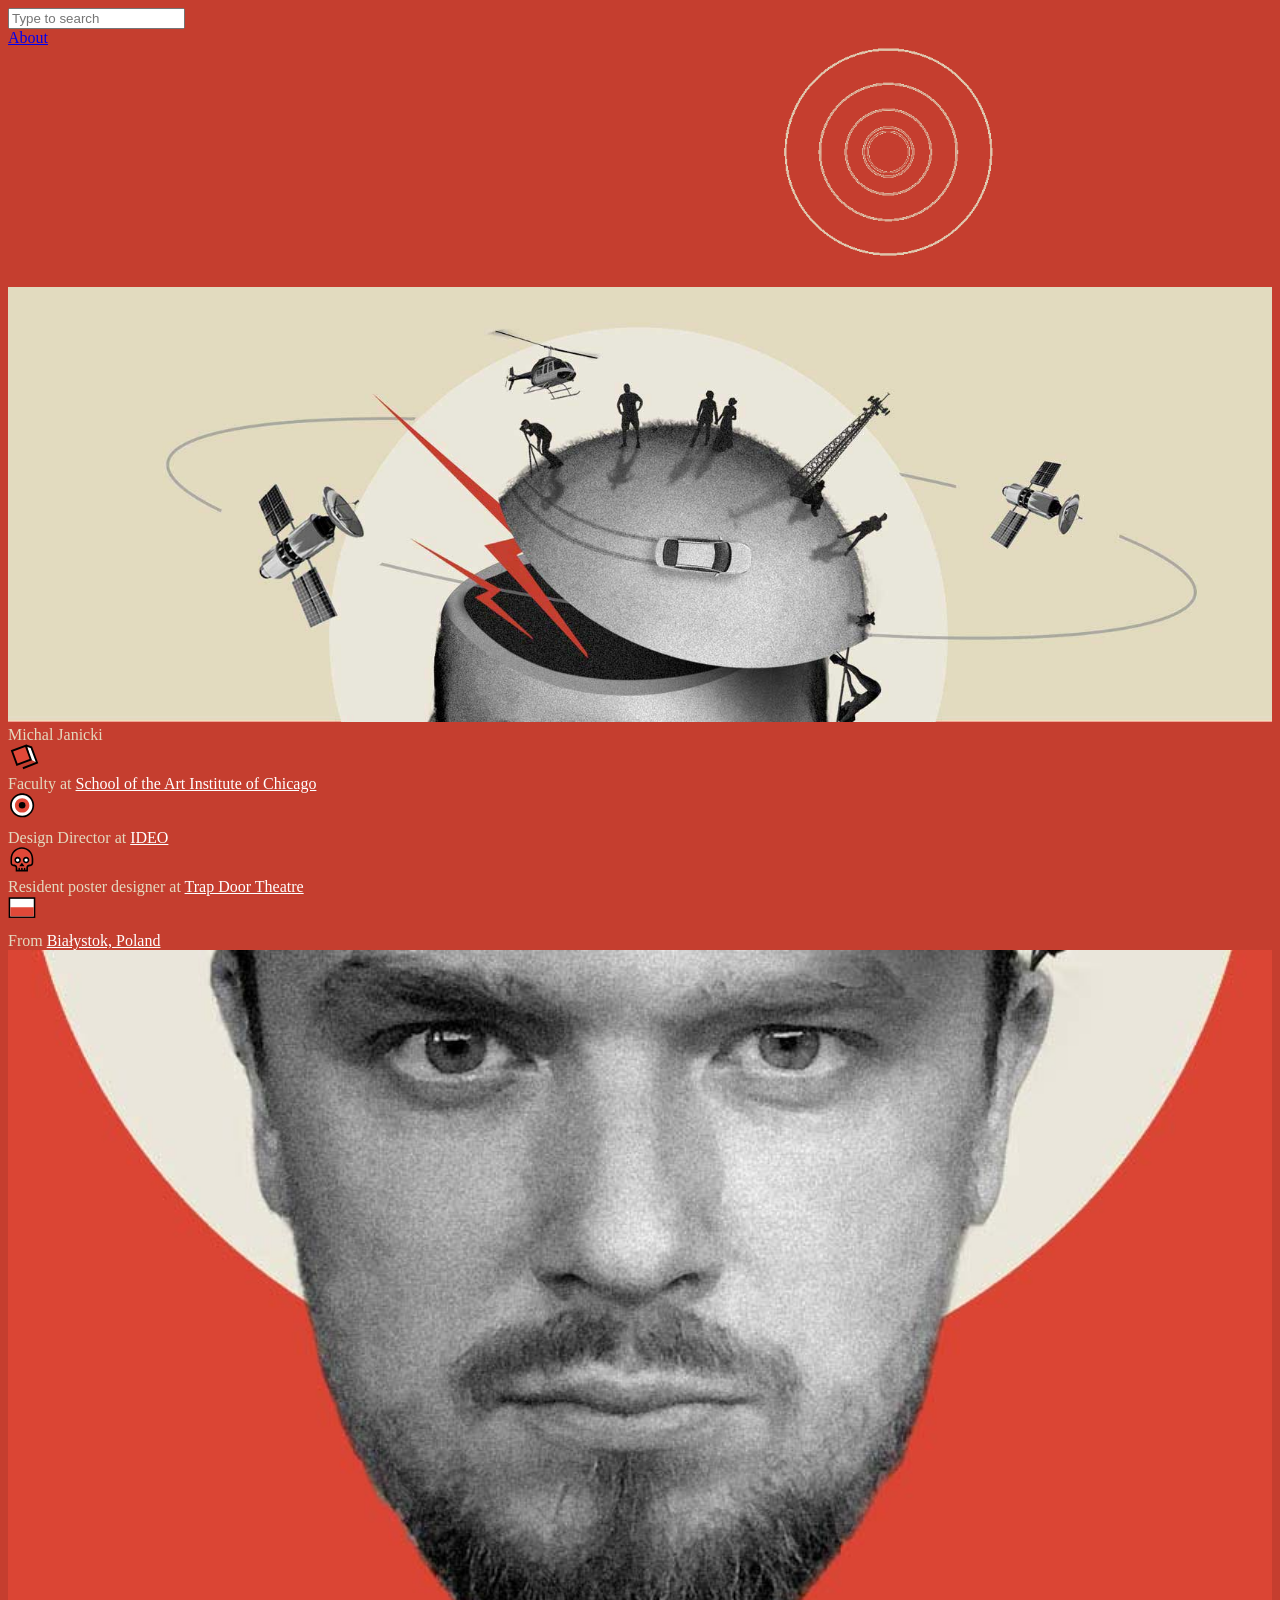
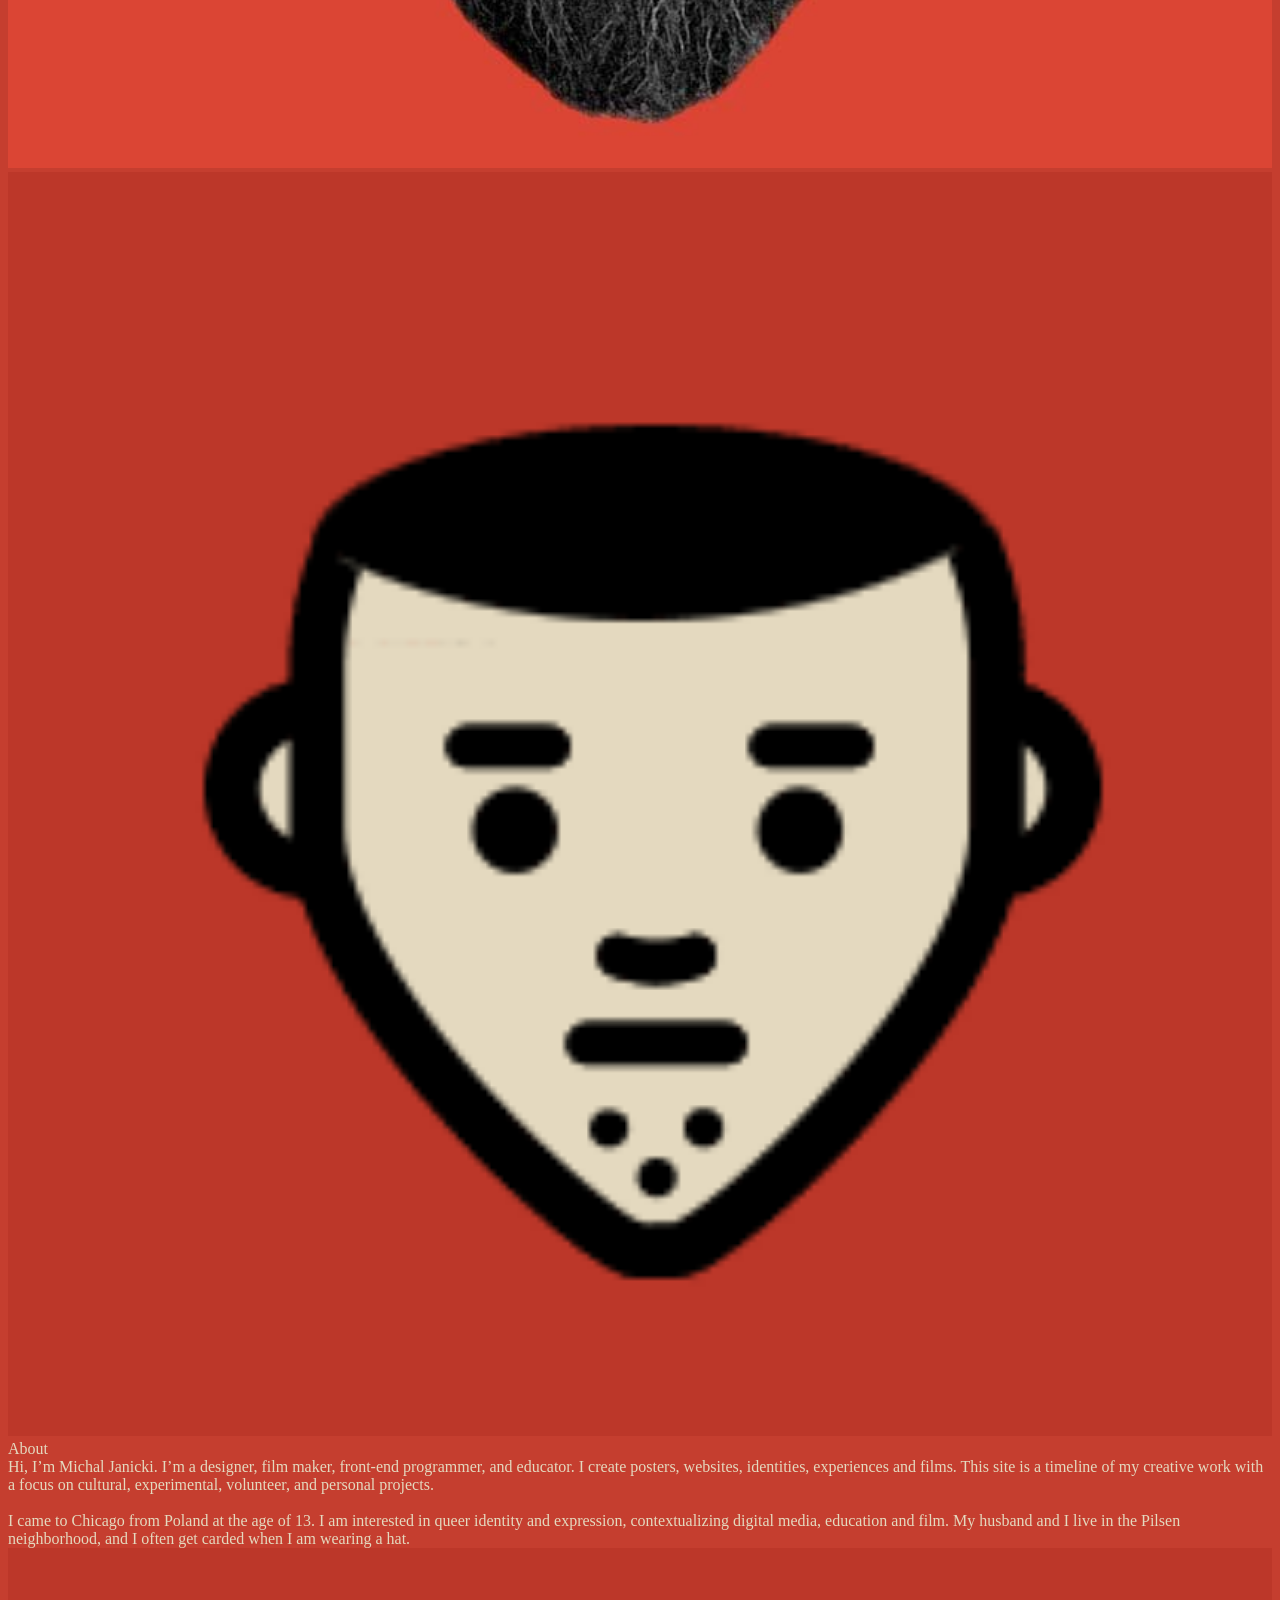
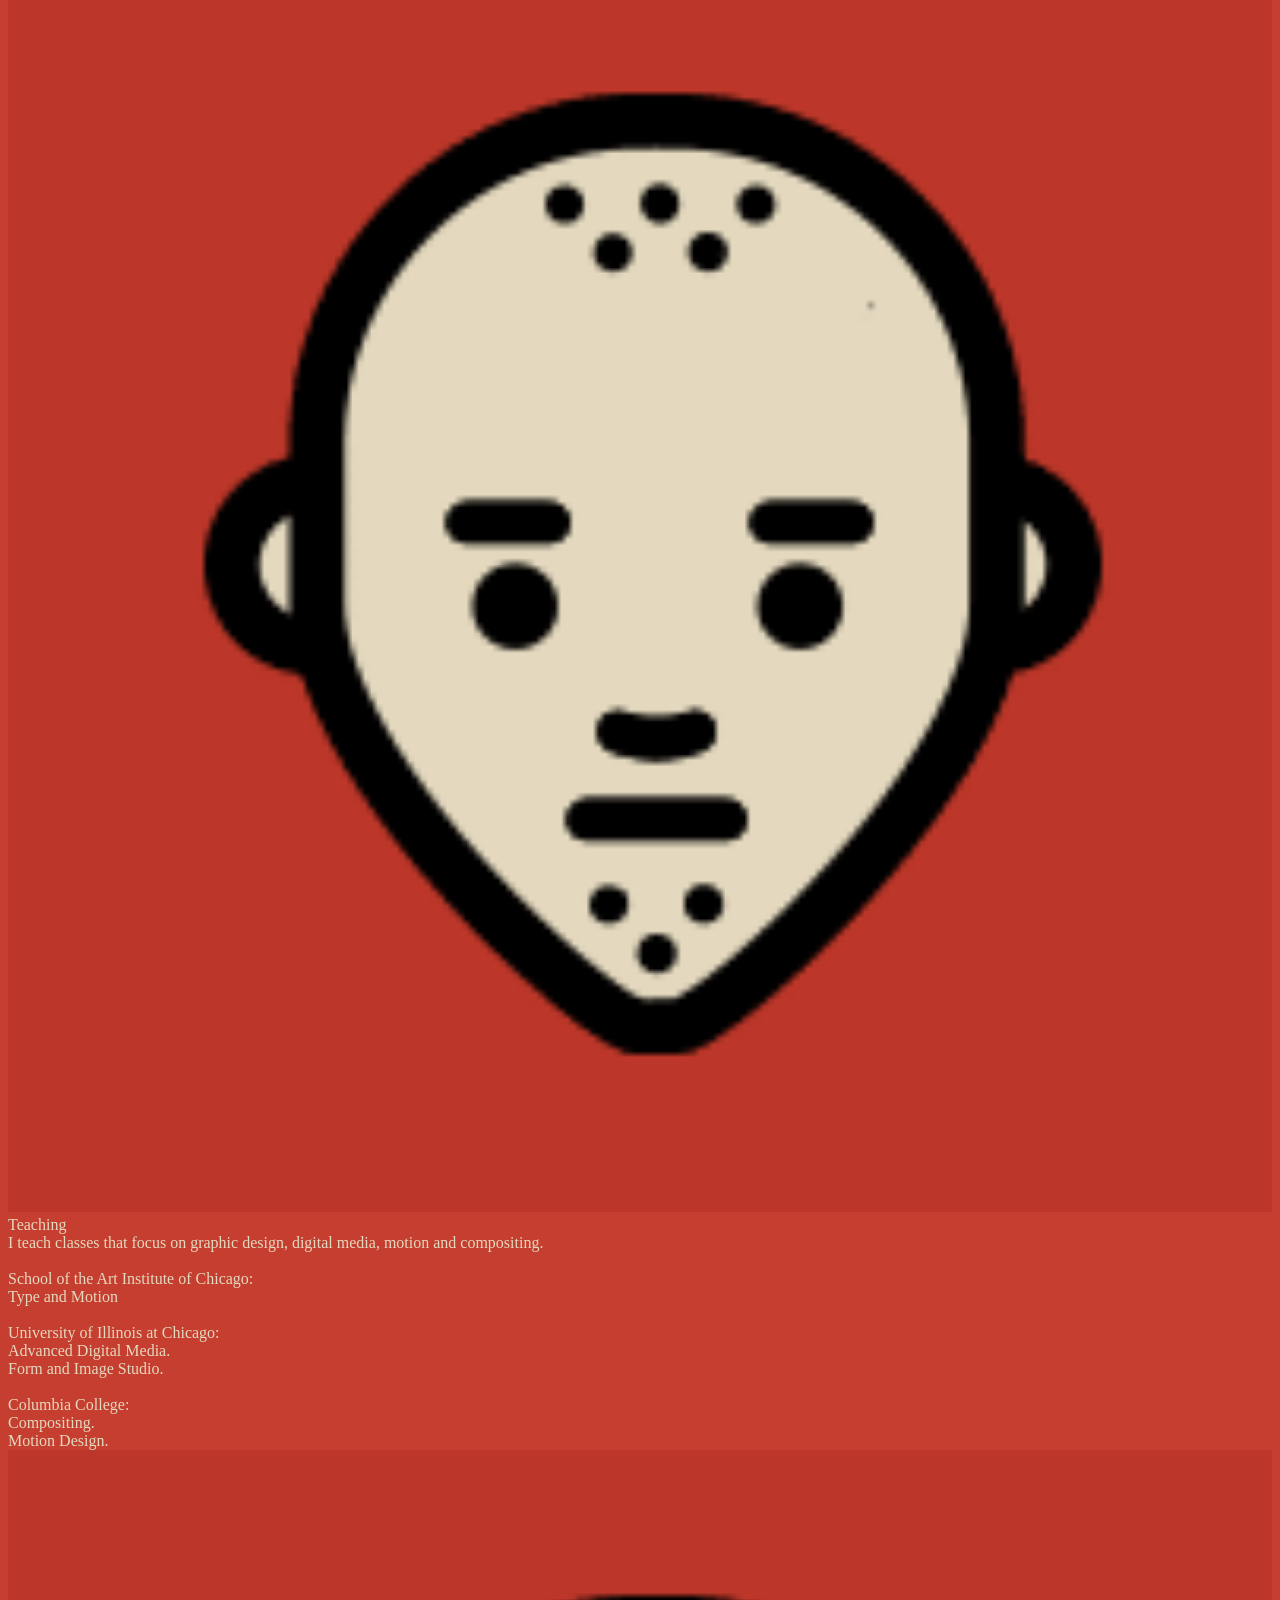
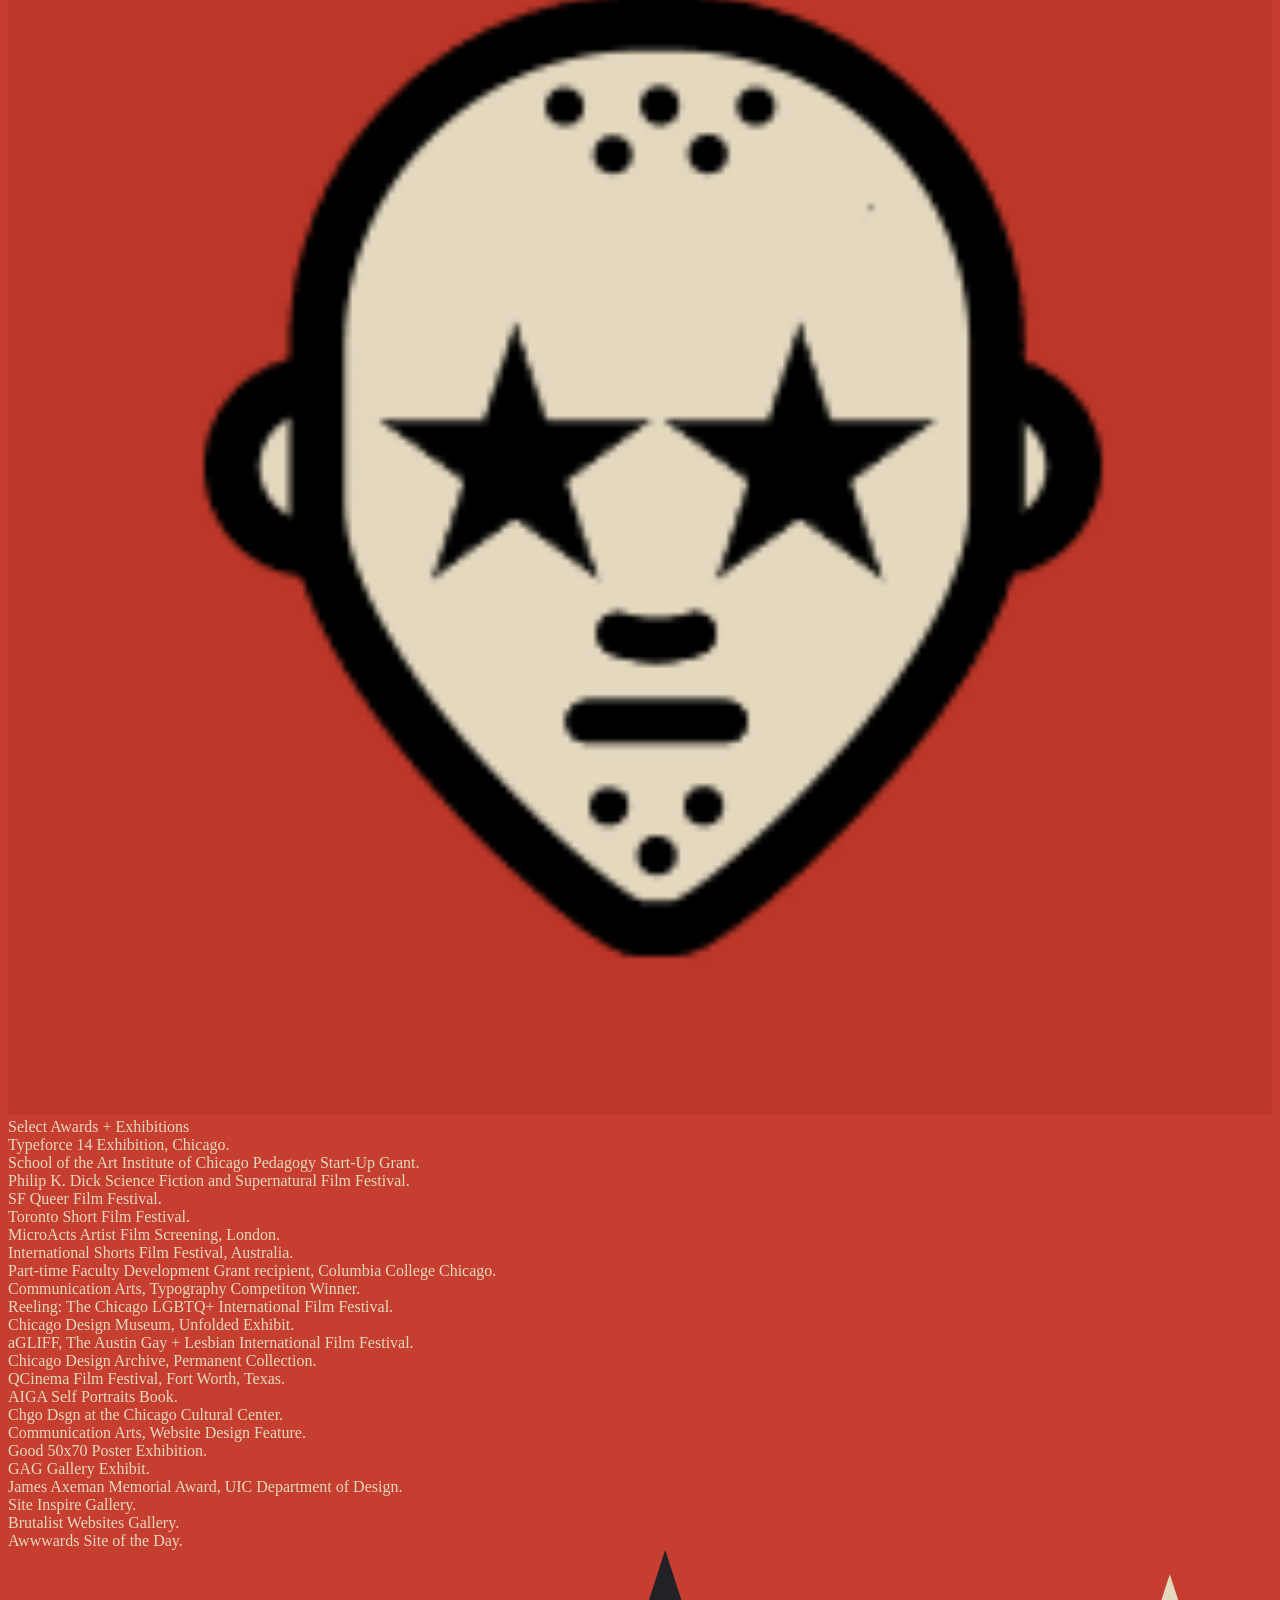
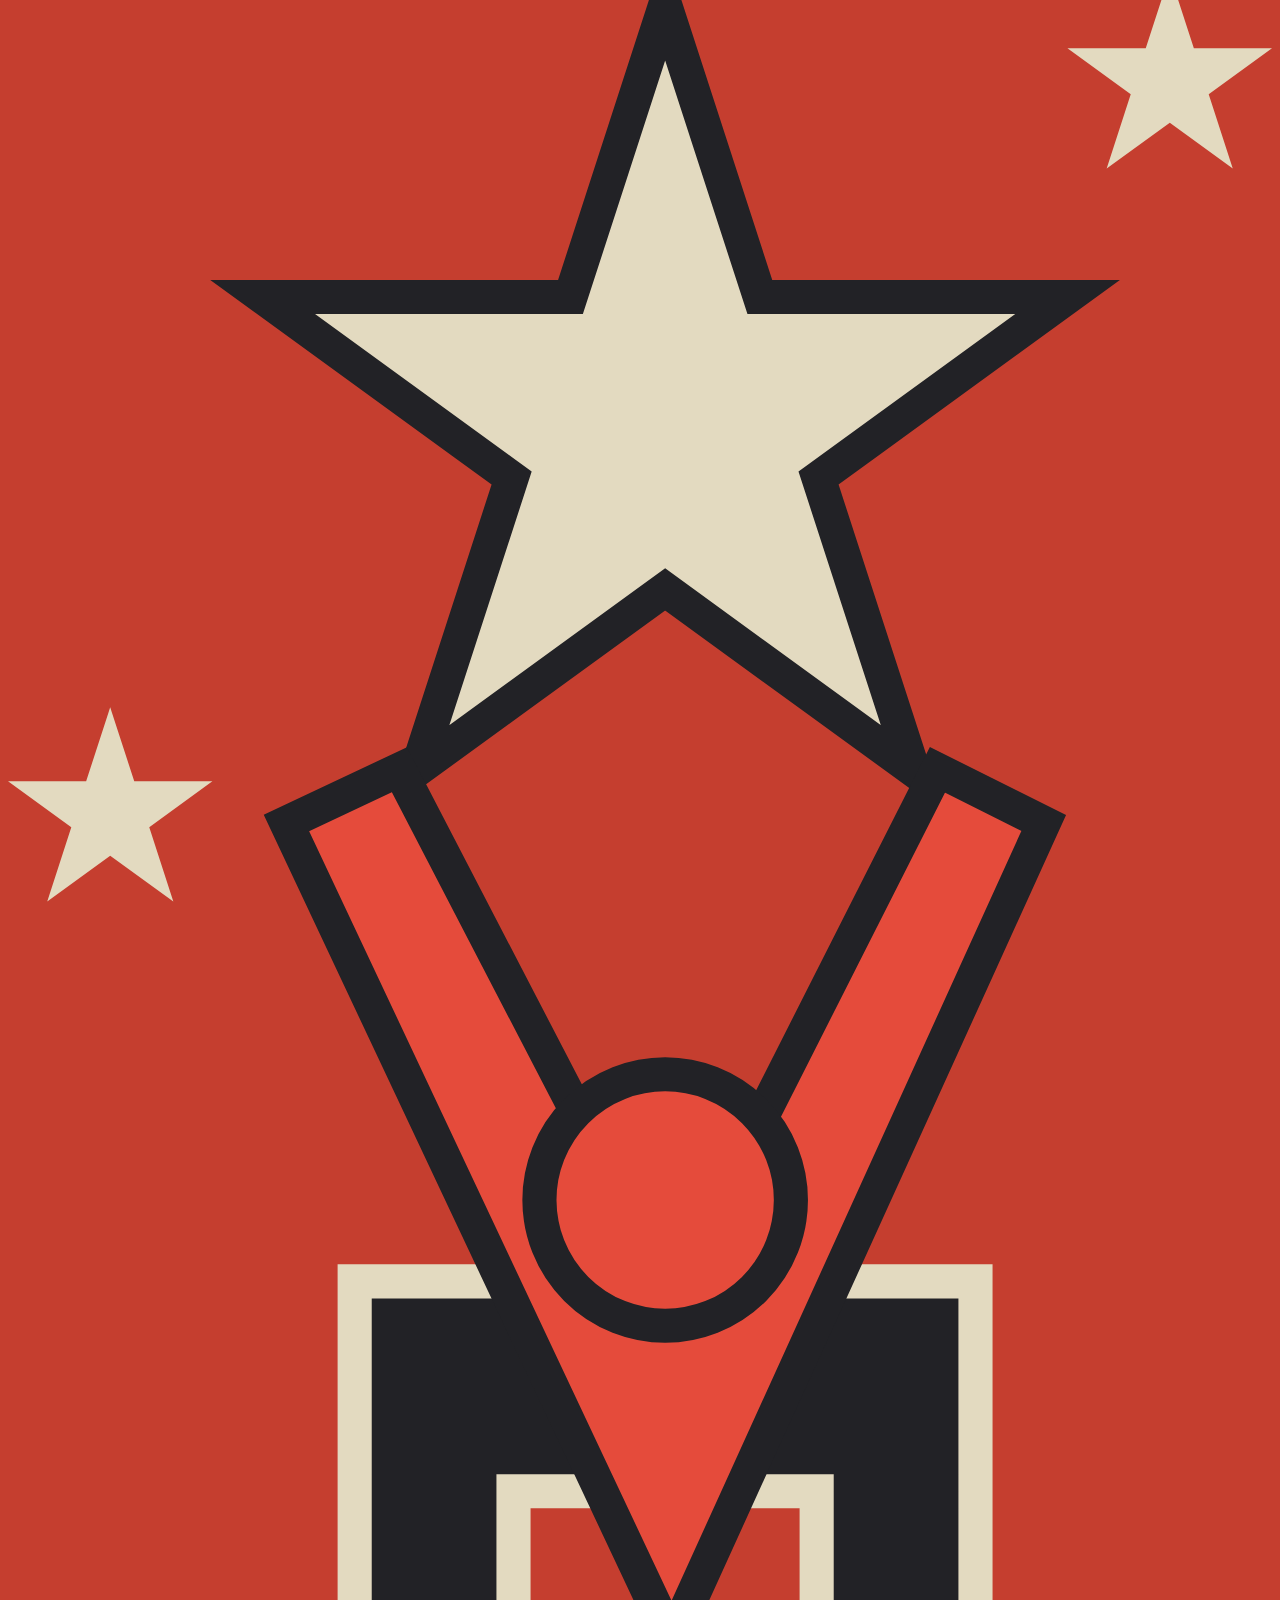
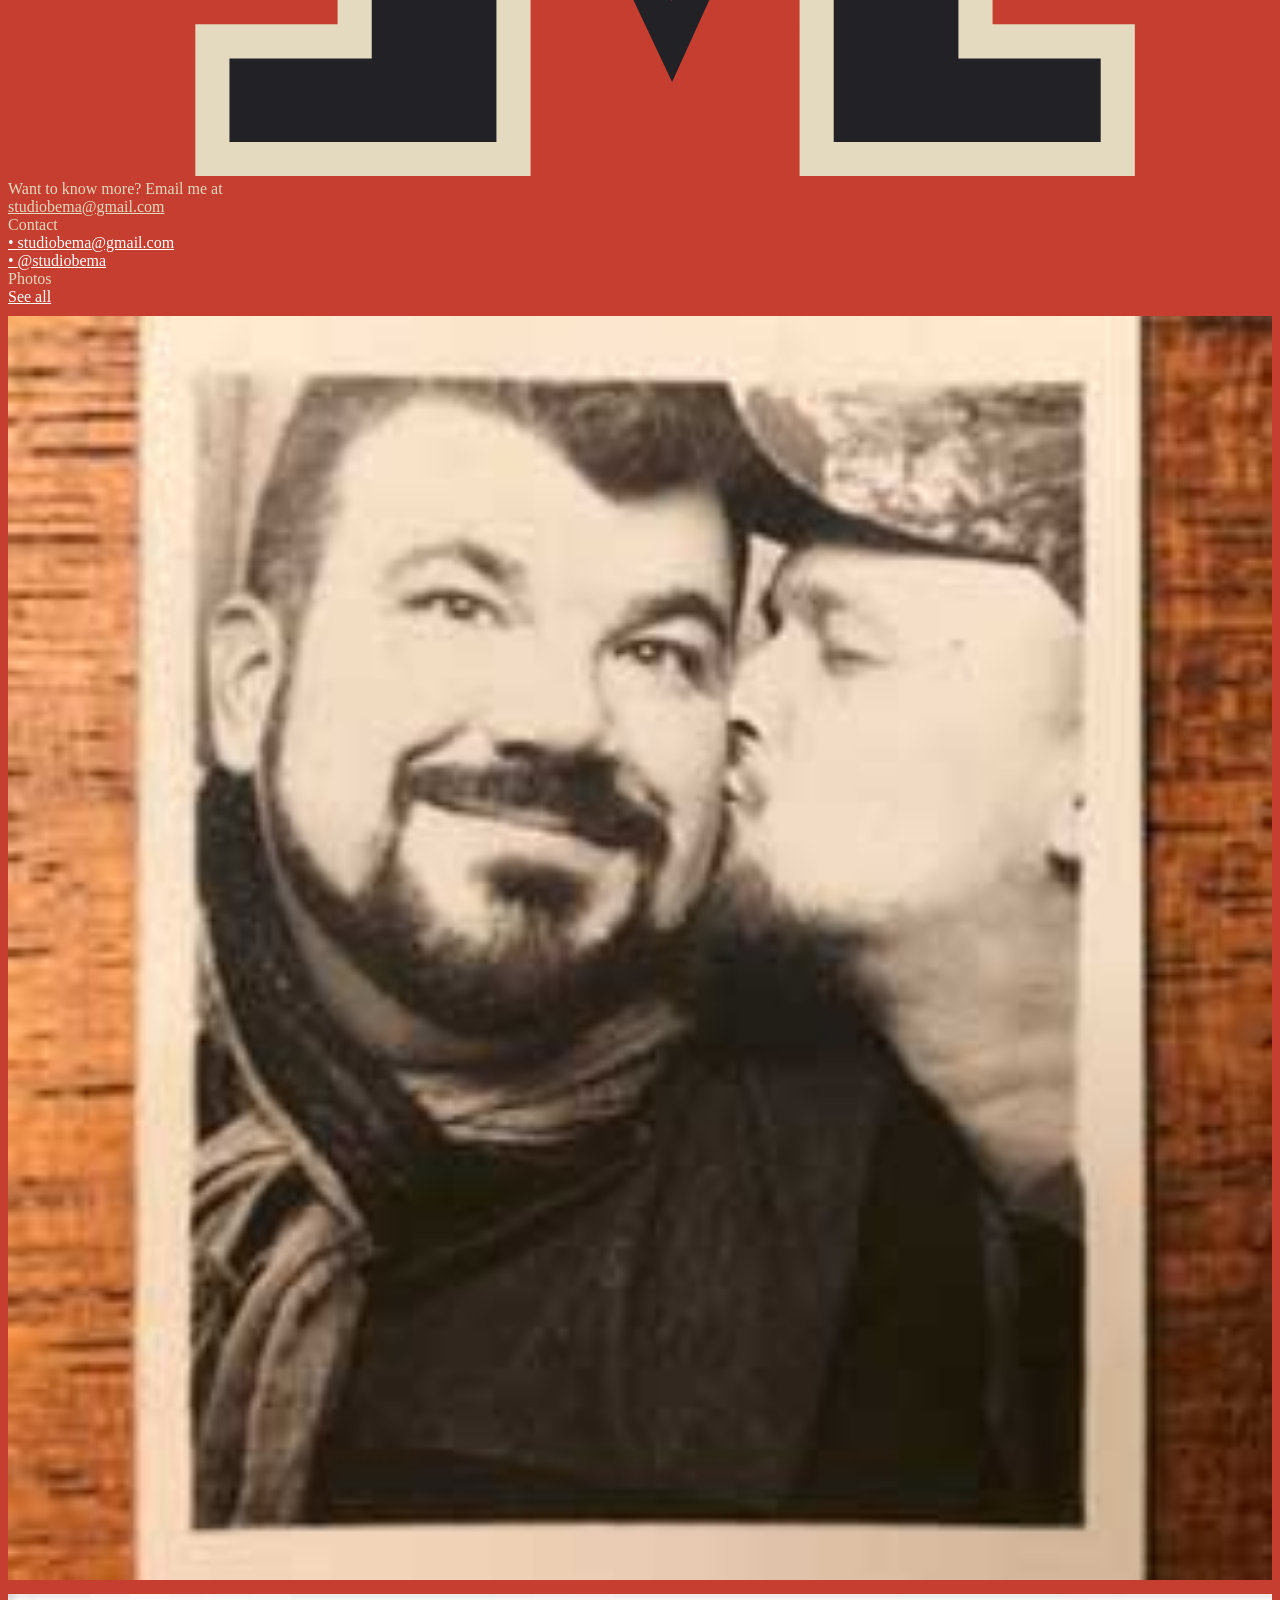
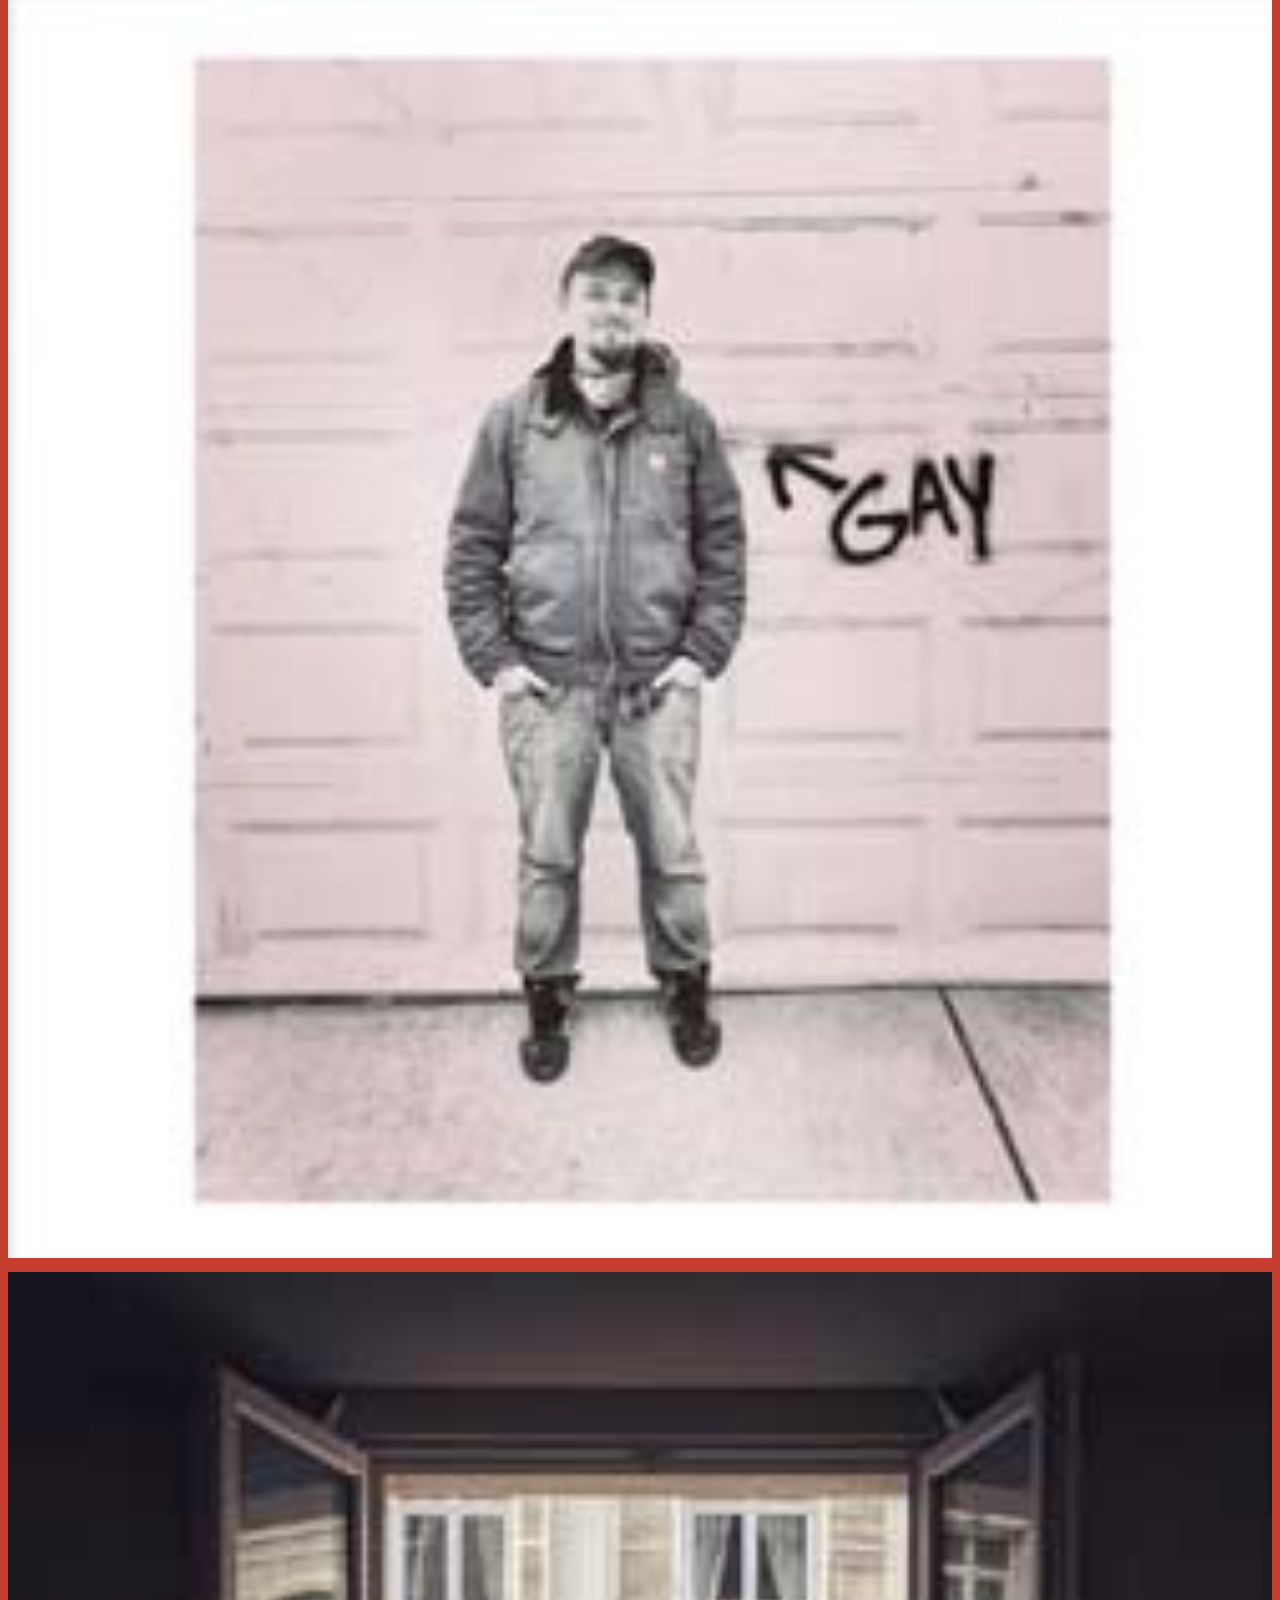
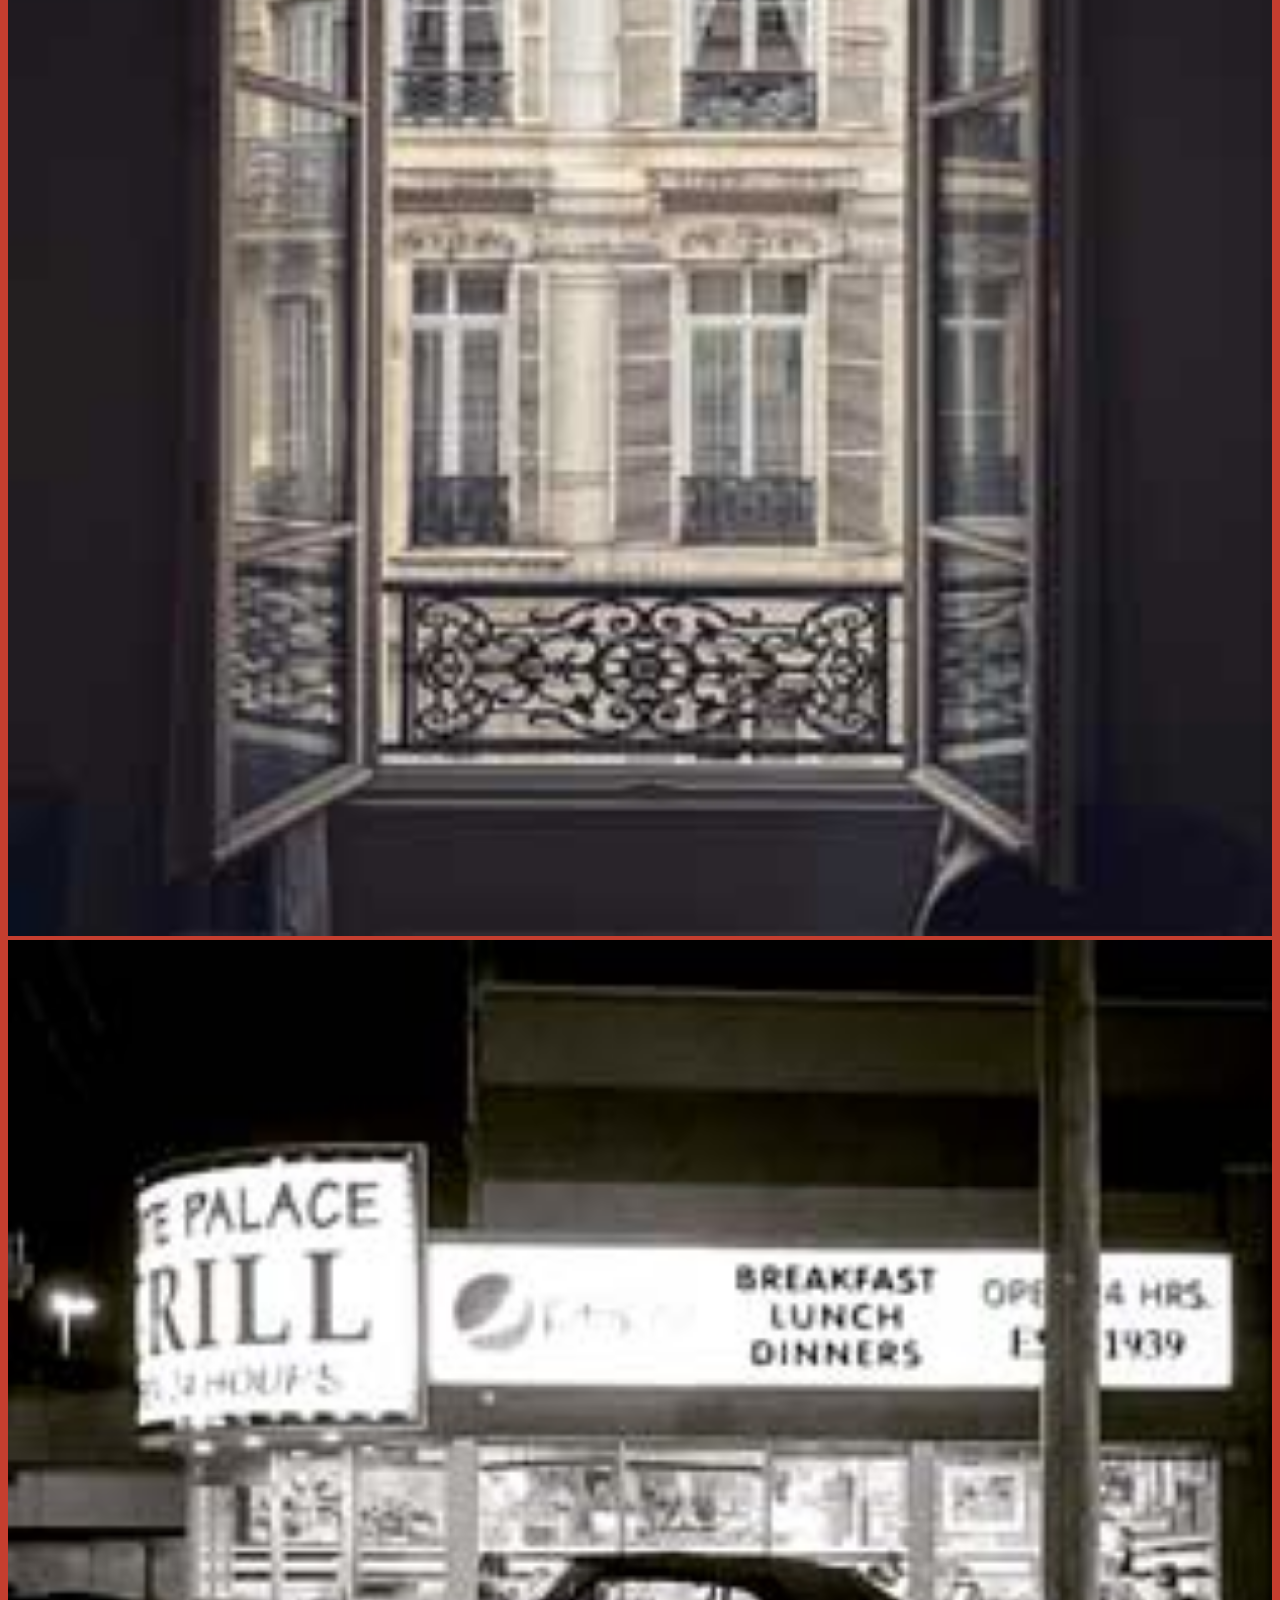
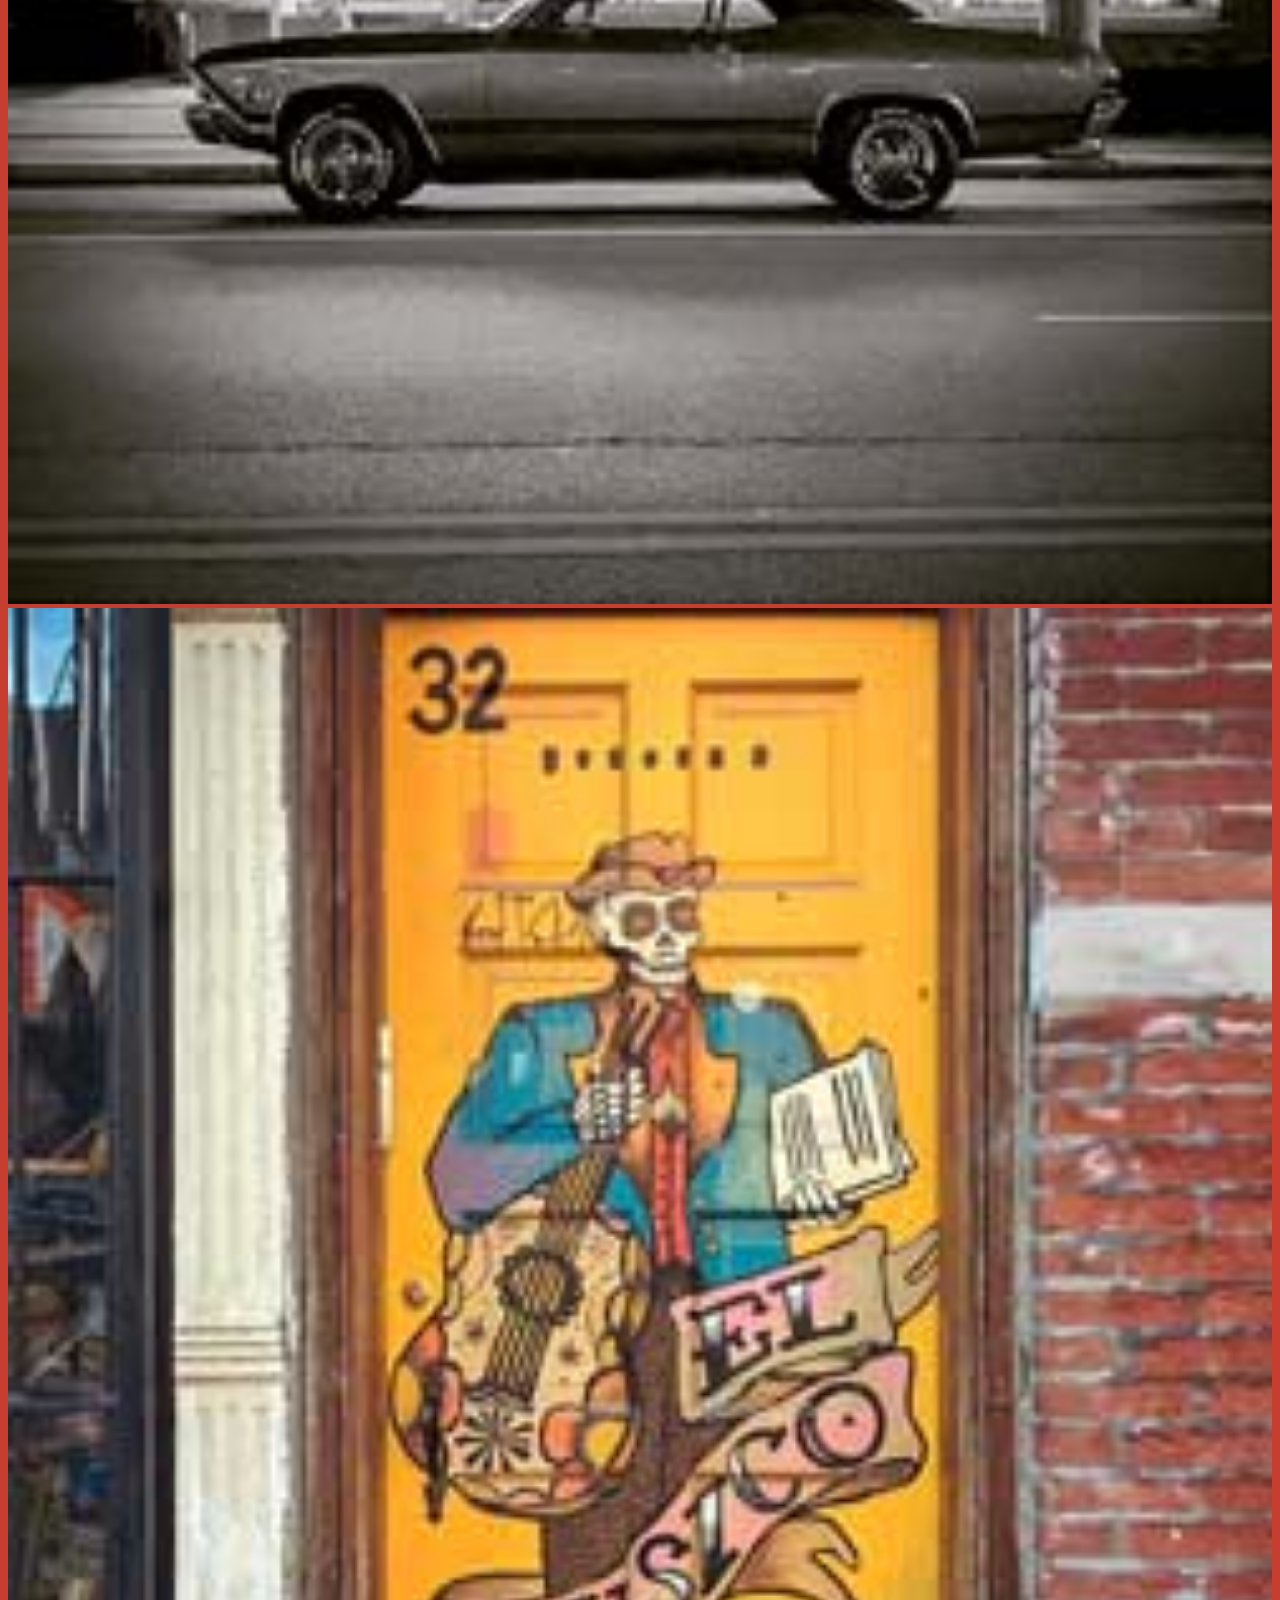
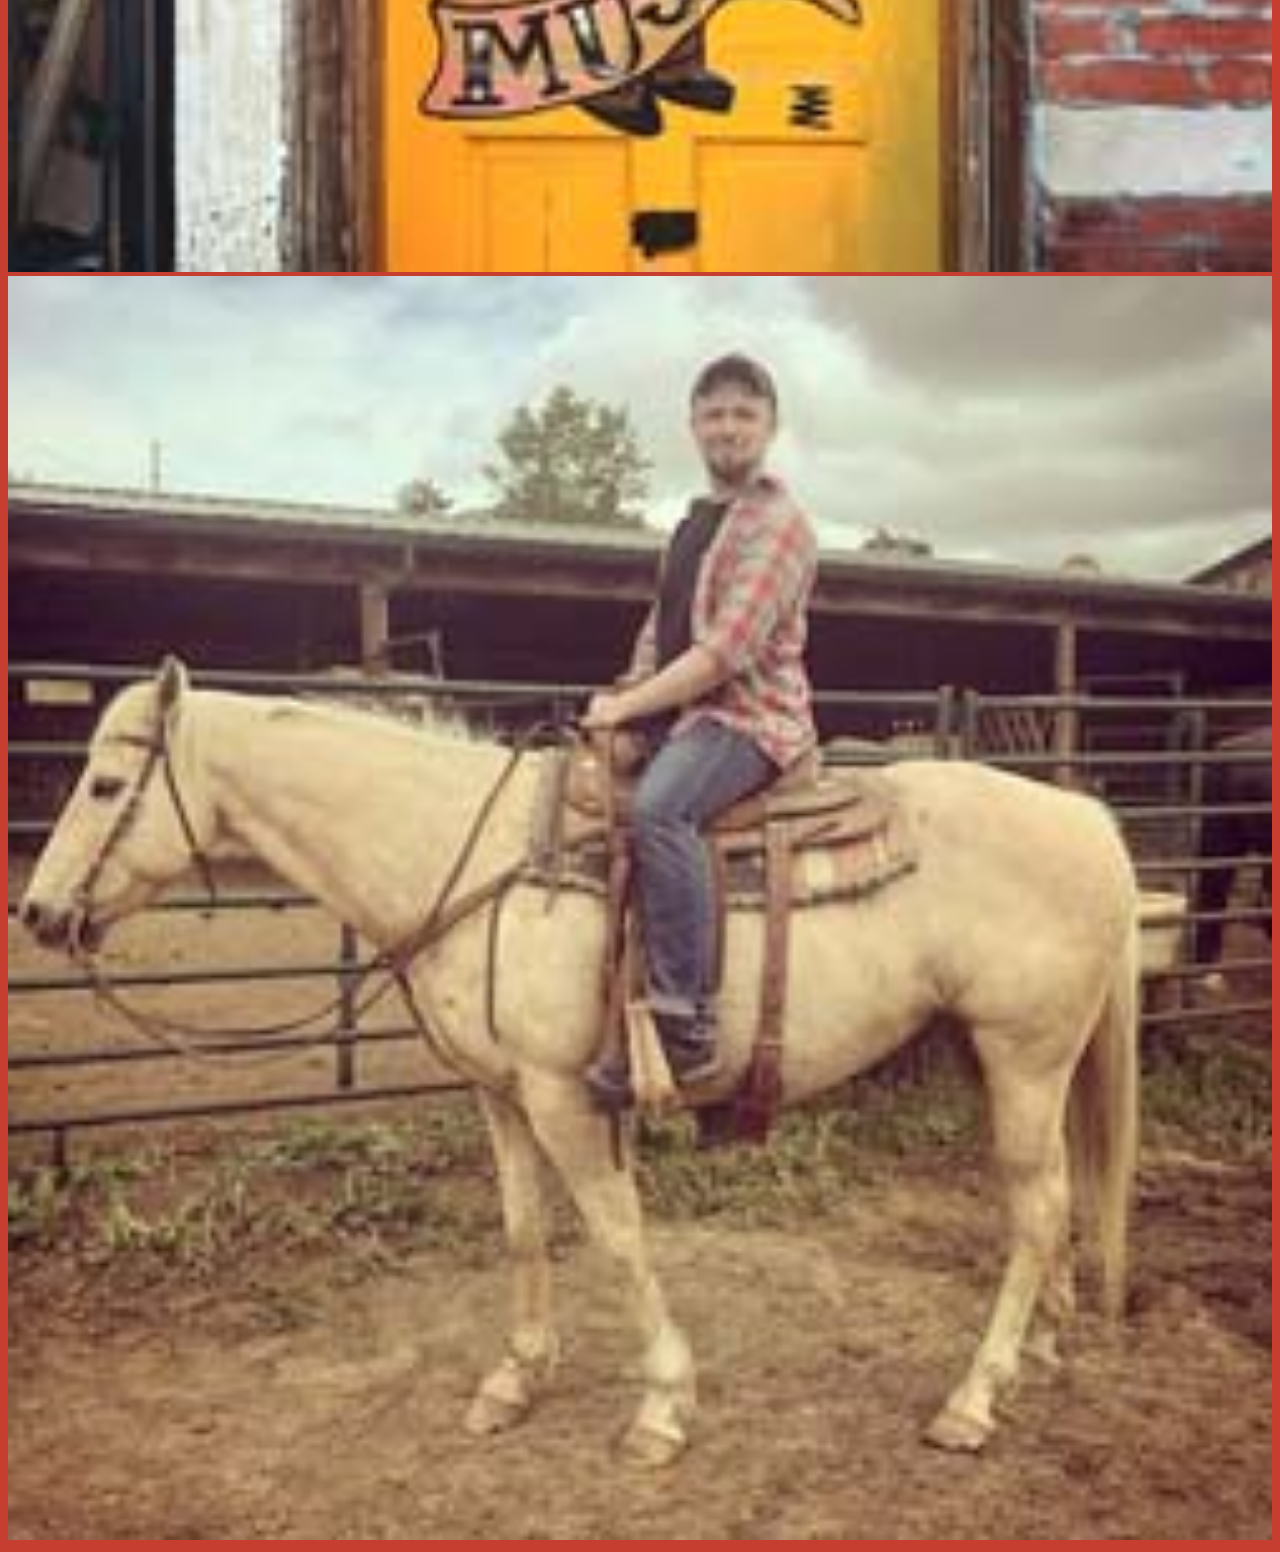
==== about/index.html @ 9e163785 "First Pass" ====
<!DOCTYPE html>
<meta name="viewport" content="width=device-width, initial-scale=1">
<html>
	<head>

		<title>About Studiobema</title>
		<meta name="description" content="Studiobema, work by Michal Janicki. Graphic Design, theatre, video, film teaching." />
		<meta http-equiv="content-type" content="text/html; charset=UTF-8" />
        
		<link rel="stylesheet" href="../css/bemastyle.css?v=2" type="text/css" media="screen" />

		<!-- Global site tag (gtag.js) - Google Analytics -->
<script async src="https://www.googletagmanager.com/gtag/js?id=UA-4412601-3"></script>
<script>
  window.dataLayer = window.dataLayer || [];
  function gtag(){dataLayer.push(arguments);}
  gtag('js', new Date());

  gtag('config', 'UA-4412601-3');
</script>
		
		
</head>
<body style="background-color: #c53e2f; color: #e4d9bf;">	
		
	
<div class="fixedMenu">
		
	<a href="../index.html" target="_self"><div id="logoHold">		<div class="logo_bema1"></div><div class="logo_bema2"></div><div class="logo_bema3"></div><div class="logo_bema4"></div>  </div></a>
	
	

	
  <div class="searchBar">
    <input
      id="siteSearch"
      type="text"
      placeholder="Type to search"
      autocomplete="off"
    />
  </div>
	

	<a href="index.html" target="_self"><div class="portrait">About</div></a>
</div>
	
	

		<div class="preloader_lite"></div>
	
	<script>
	const preloader_lite = document.querySelector('.preloader_lite');

const fadeEffect = setInterval(() => {
  // if we don't set opacity 1 in CSS, then   //it will be equaled to "", that's why we   // check it
  if (!preloader_lite.style.opacity) {
    preloader_lite.style.opacity = 1;
  }
  if (preloader_lite.style.opacity > 0) {
    preloader_lite.style.opacity -= 0.2;
  } else {
    clearInterval(fadeEffect);
  }
}, 50);

window.addEventListener('load', fadeEffect);
	</script>
	
	<div class="holderOne">
		
		
<div class="port_fix"><img src="../img/about/about.gif" width="100%" alt="Michal Janicki, Graphic Design, Educator, Film Director"/></div>		
		
<div style="margin-top: 0px" class="port"><img src="../img/about/michal.jpg" width="100%" alt="Michal Janicki, Graphic Design, Educator, Film Director"/></div>
		
		
		
		<div class="about_left_column">
			<div class="redHigh2"><div class="adTextOne">Michal Janicki</div>
		</div>
			<div class="about_icon"><img width="32px" src="../img/home/classes.svg" alt=""/></div>
			<div class="about_des">Faculty at <a style="color: #fff" href="https://www.saic.edu/profiles/faculty/michal-janicki" target="_blank">School of the Art Institute of Chicago</a></div>
			
			
			
			<div class="about_icon"><img width="32px" src="../img/home/design.svg" alt=""/></div>
			<div class="about_des">Design Director at <a style="color: #fff" href="https://ideo.com/" target="_blank">IDEO</a></div>
					
						
			
				<div class="about_icon"><img width="32px" src="../img/home/theatre.svg" alt=""/></div>
			<div class="about_des">Resident poster designer at <a style="color: #fff" href="https://trapdoortheatre.com/" target="_blank">Trap Door Theatre</a></div>
			
			
	<!--		<div class="about_icon"><img width="32px" src="../img/home/location.svg" alt=""/></div>
			<div class="about_des">Lives in <a style="color: #fff" href="https://goo.gl/maps/eVQC5CEAqa2BRjbz7" target="_blank">Pilsen, Chicago</a></div>-->
			
			<div class="about_icon"><img width="32px" src="../img/home/poland.svg" alt=""/></div>
			<div class="about_des">From <a style="color: #fff" href="https://goo.gl/maps/DVfX1Z4UxsrrbZYVA" target="_blank">Białystok, Poland</a></div>
		</div>
		
		
		
		
		
		<div class="about_holder">
		
			<div class="post_profile">

	<img src="../img/about/janicki.jpg" width="100%" alt="Michal Janicki, Graphic Design, Educator, Film Director"/>
		
			</div>
	
	
	<div class="post_about">
	  <div class="postTop">
			<img class="profilePic" src="../img/about/bio.gif" width="100%"  alt=""/>
			About
	  </div>
		<div class="postDescription">
		Hi, I’m Michal Janicki. I’m a designer, film maker, front-end programmer, and educator. I create posters, websites, identities, experiences and films. This site is a timeline of my creative work with a focus on cultural, experimental, volunteer, and personal projects. 
<br><br>
I came to Chicago from Poland at the age of 13. I am interested in queer identity and expression, contextualizing digital media, education and film. My husband and I live in the Pilsen neighborhood, and I often get carded when I am wearing a hat. 
	  </div>
		
			</div>
		
		
		
			<div class="post_about">
	  <div class="postTop">
			<img class="profilePic" src="../img/about/teach.gif" width="100%"  alt=""/>
			Teaching
	  </div>
		<div class="postDescription">
I teach classes that focus on graphic design, digital media, motion and compositing. <br>
<br>
School of the Art Institute of Chicago:<br>
			Type and Motion<br>
			<br>
University of Illinois at Chicago:<br>
Advanced Digital Media.<br>
Form and Image Studio.<br>
<br>
Columbia College:<br>
Compositing.<br>
Motion Design.<br>
	  </div>
		
			</div>
	
		
			<div class="post_about">
	  <div class="postTop">
			<img class="profilePic" src="../img/about/awards.gif" width="100%"  alt=""/>
			Select Awards + Exhibitions
	  </div>
		<div class="postDescription">
Typeforce 14 Exhibition, Chicago.<br>
School of the Art Institute of Chicago Pedagogy Start-Up Grant.<br>
Philip K. Dick Science Fiction and Supernatural Film Festival.<br>
SF Queer Film Festival.<br>
Toronto Short Film Festival.<br>
MicroActs Artist Film Screening, London.<br>
International Shorts Film Festival, Australia.<br>
Part-time Faculty Development Grant recipient, Columbia College Chicago.<br>
Communication Arts, Typography Competiton Winner.<br>
Reeling: The Chicago LGBTQ+ International Film Festival.<br>
Chicago Design Museum, Unfolded Exhibit.<br>
aGLIFF, The Austin Gay + Lesbian International Film Festival.<br>
Chicago Design Archive, Permanent Collection.<br>
QCinema Film Festival, Fort Worth, Texas.<br>
AIGA Self Portraits Book.<br>
Chgo Dsgn at the Chicago Cultural Center.<br>
Communication Arts, Website Design Feature.<br>
Good 50x70 Poster Exhibition.<br>
GAG Gallery Exhibit.<br>
James Axeman Memorial Award, UIC Department of Design.<br>
Site Inspire Gallery.<br>
Brutalist Websites Gallery.<br>
Awwwards Site of the Day.<br>
	  </div>
		
			</div>
		
		<div style="background-color:#c53e2f; margin-bottom: 0px" class="post_finish">
				<div class="award">
			<img src="../img/home/award.svg" alt="Award"/></div>
				
		<div class="award-text">
			Want to know more? Email me at<br><a style="color:#e4d9bf" href="mailto:studiobema@gmail.com">studiobema@gmail.com</a>
	  
	  </div></div>
		
		</div>
		
			<div class="about_left_column">
			<div class="redHigh2">
				<div class="adTextOne">Contact</div>
		</div>
			<a style="color:#fff" href="mailto:studiobema@gmail.com" target="_blank"><div class="ContactLnk" style="max-width: 100%">• studiobema@gmail.com</div></a>	
		<a style="color:#fff" href="https://www.instagram.com/studiobema/" target="_blank"><div class="ContactLnk" style="max-width: 100%">• @studiobema</div>	</a>
		</div>	
		
					<div class="about_left_column">
			<div class="redHigh2"><div class="adTextOne">Photos</div><div class="adTextTwo"><a style="color:#fff" href="https://www.instagram.com/studiobema/" target="_blank">See all</a></div>
		</div>
			<div class="foto" style="padding-top:10px"><a href="https://www.instagram.com/studiobema/" target="_blank"><img src="../img/about/bw.jpg" width="100%"  alt=""/></a></div>	
						
			<div class="foto" style="padding-top:10px"><a href="https://www.instagram.com/p/B_x1Pl1lAnn/?utm_source=ig_web_copy_link" target="_blank"><img src="../img/about/gay.jpg" width="100%"  alt=""/></a></div>	
						
						
				<div class="foto" style="padding-top:10px"><a href="https://www.instagram.com/p/BYJQiWJjdLH/?utm_source=ig_web_copy_link" target="_blank"><img src="../img/about/france.jpg" width="100%"  alt=""/></a></div>	
						
						
				<div class="foto"><a href="https://www.instagram.com/p/BymASJWlgRT/?utm_source=ig_web_copy_link" target="_blank"><img src="../img/about/car.jpg" width="100%"  alt=""/></a></div>	
						
						
			<div class="foto"><a href="https://www.instagram.com/studiobema/" target="_blank"><img src="../img/about/pilsen.jpg" width="100%"  alt=""/></a></div>	
						
			<div class="foto"><a href="https://www.instagram.com/studiobema/" target="_blank"><img src="../img/about/horse.jpg" width="100%"  alt=""/></a></div>			
						
		</div>	
		
		
		<script>
document.addEventListener('DOMContentLoaded', function () {
  const menu = document.querySelector('.fixedMenu');
  if (!menu) return;

  const MOBILE_MAX = 768; // match your mobile breakpoint
  let lastScrollY = window.scrollY;
  let ticking = false;

  function isMobile() {
    return window.innerWidth <= MOBILE_MAX;
  }

  function onScroll() {
    if (!isMobile()) {
      // Always show menu on desktop
      menu.classList.remove('is-hidden');
      lastScrollY = window.scrollY;
      ticking = false;
      return;
    }

    const currentScrollY = window.scrollY;

    if (currentScrollY > lastScrollY && currentScrollY > 80) {
      // scrolling down
      menu.classList.add('is-hidden');
    } else {
      // scrolling up
      menu.classList.remove('is-hidden');
    }

    lastScrollY = currentScrollY;
    ticking = false;
  }

  window.addEventListener('scroll', function () {
    if (!ticking) {
      requestAnimationFrame(onScroll);
      ticking = true;
    }
  });

  // Ensure correct state when resizing
  window.addEventListener('resize', function () {
    if (!isMobile()) {
      menu.classList.remove('is-hidden');
    }
  });
});
</script>
		
		
	
</div>
</body>
</html>
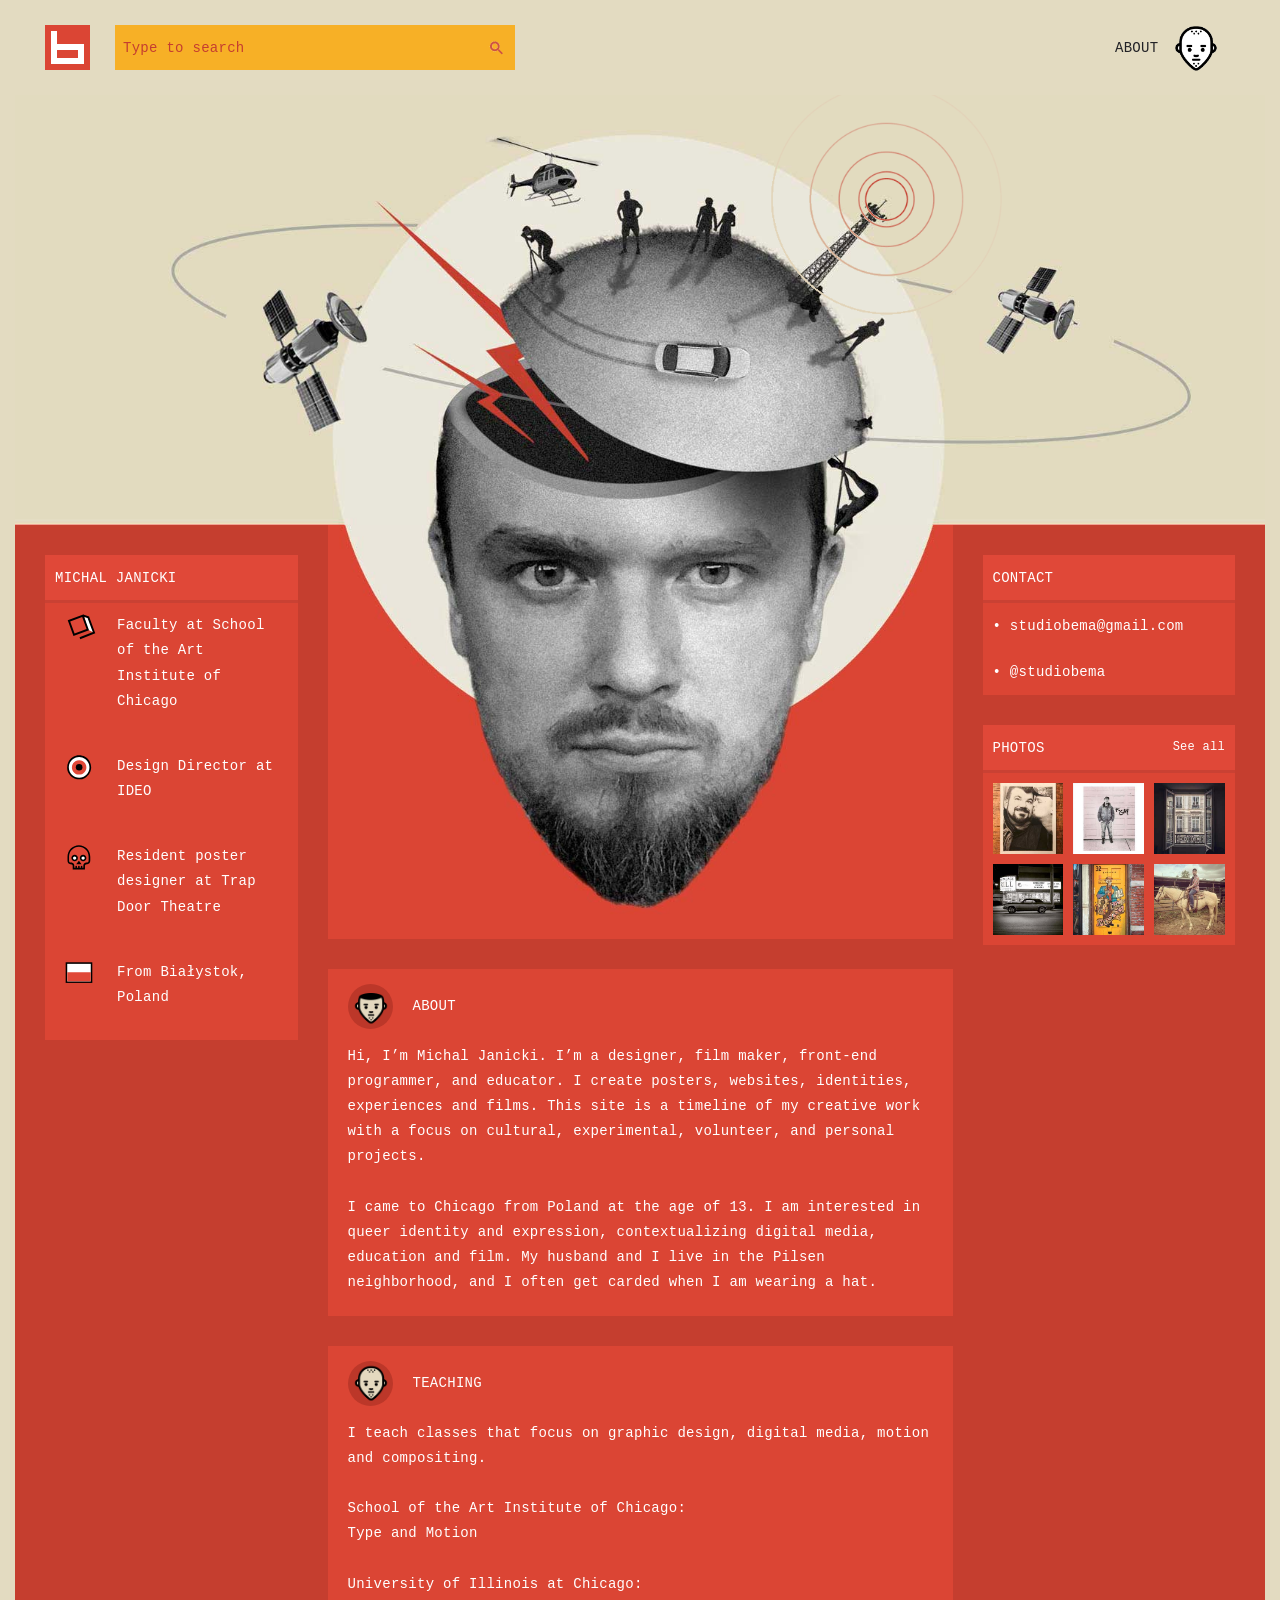
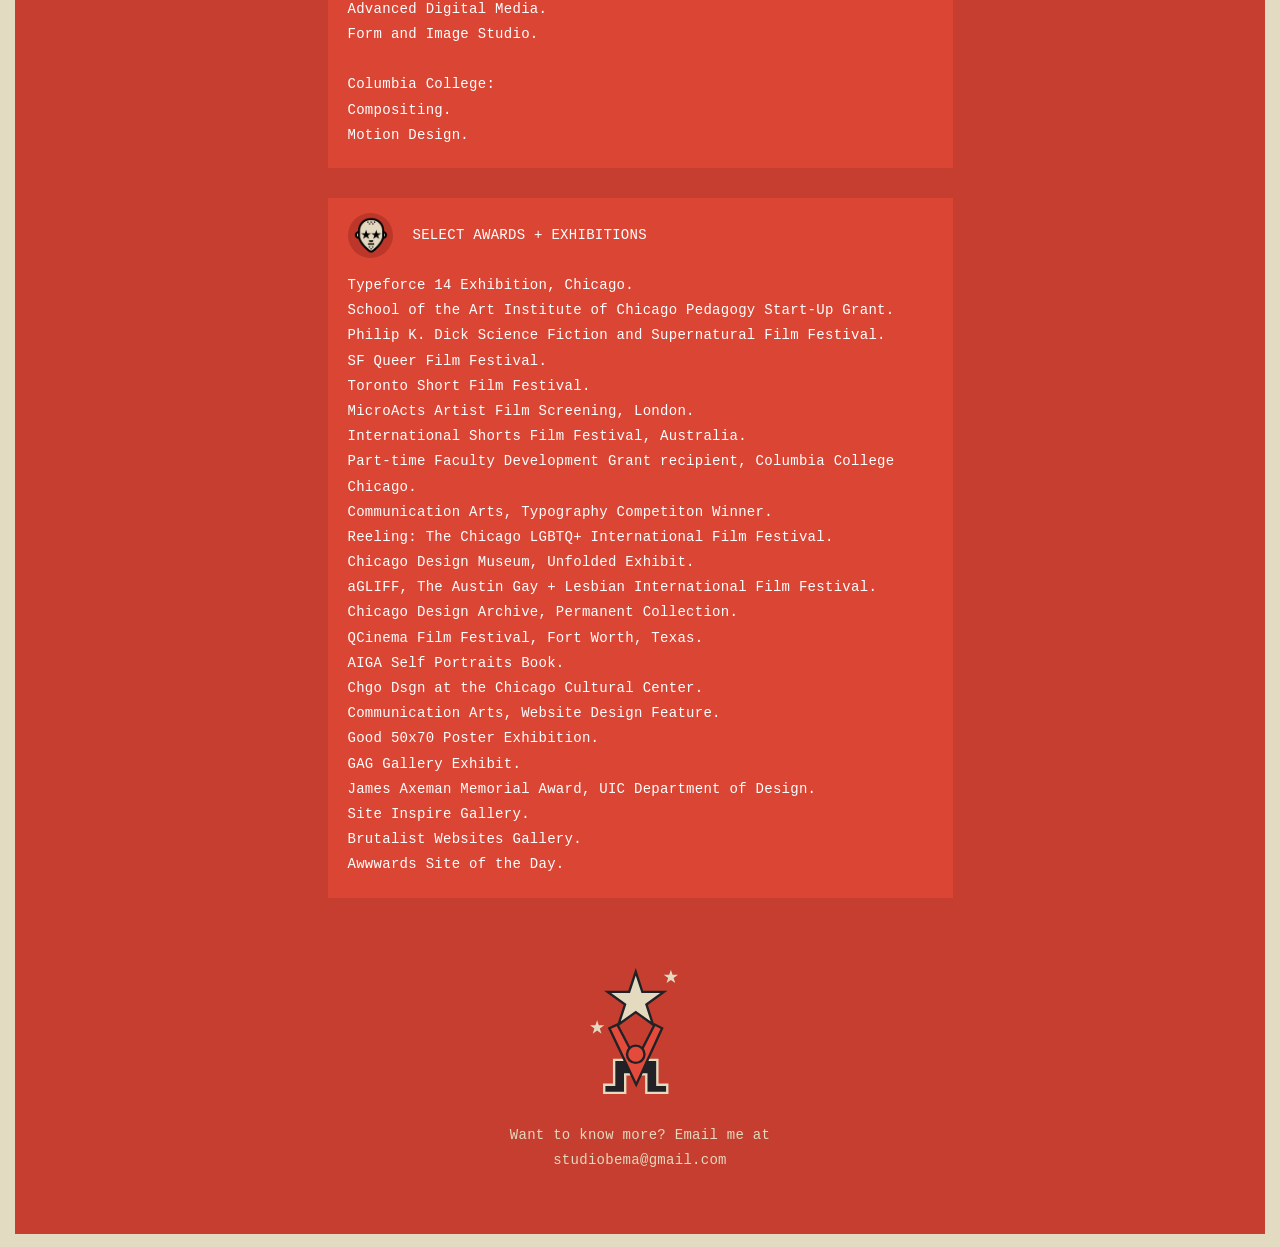
==== commit 1e94b6ba: "Add mobile menu to About page" ====
--- a/about/index.html
+++ b/about/index.html
@@ -42,7 +42,35 @@
 	
 
 	<a href="index.html" target="_self"><div class="portrait">About</div></a>
+<button class="mobileToolsBtn" id="mobileToolsBtn">+ Menu</button>
+
+<div class="mobilePanel" id="mobilePanel">
+  <div class="searchBarMobile">
+    <input
+      id="siteSearchMobile"
+      type="text"
+      placeholder="Type to search"
+      autocomplete="off"
+    />
+  </div>
+
+  <div class="mobilePanelSection">
+    <div class="mobilePanelTitle">Favorites</div>
+    <div class="mobileLinks">
+
+     <a href="../trap/index.html" target="_self"><img class="mobileprofilePic" src="../img/home/posts/02_trap_profile.jpg" alt=""/>Theatre Posters</a>
+
+     <a href="../exbf/index.html" target="_self"><img class="mobileprofilePic" src="../img/home/posts/03_future_profile.jpg" alt=""/>Future Ex-BF</a>
+
+          <a href="../nexus6/index.html" target="_self"><img class="mobileprofilePic" src="../img/home/posts/00_nexus.jpg" alt=""/>Nexus 6 Portraits</a>
+
+    </div>
+  </div>
 </div>
+
+</div>
+
+	<div class="mobileBackdrop" id="mobileBackdrop"></div>
 	
 	
 
@@ -278,5 +306,132 @@
 		
 	
 </div>
+
+
+<script>
+document.addEventListener('DOMContentLoaded', () => {
+  const btn = document.getElementById('mobileToolsBtn');
+  const panel = document.getElementById('mobilePanel');
+  if (!btn || !panel) return;
+
+  // Menu open/close button
+  btn.addEventListener('click', (e) => {
+    e.stopPropagation();
+    panel.classList.toggle('is-open');
+  });
+
+  // Close when tapping outside
+  document.addEventListener('click', () => panel.classList.remove('is-open'));
+  panel.addEventListener('click', (e) => e.stopPropagation());
+});
+</script>
+
+<script>
+document.addEventListener('DOMContentLoaded', function () {
+  const panel = document.querySelector('.mobilePanel');
+  const backdrop = document.getElementById('mobileBackdrop');
+  if (!panel || !backdrop) return;
+
+  // Keep backdrop in sync whenever the panel is toggled
+  function syncBackdrop() {
+    backdrop.classList.toggle('is-open', panel.classList.contains('is-open'));
+  }
+
+  // 1) If your code toggles the panel class somewhere else,
+  // this observer will automatically sync the backdrop.
+  const observer = new MutationObserver(syncBackdrop);
+  observer.observe(panel, { attributes: true, attributeFilter: ['class'] });
+
+  // 2) Click backdrop to close
+  backdrop.addEventListener('click', function () {
+    panel.classList.remove('is-open');
+    backdrop.classList.remove('is-open');
+  });
+
+  // 3) Close on Escape
+  document.addEventListener('keydown', function (e) {
+    if (e.key === 'Escape') {
+      panel.classList.remove('is-open');
+      backdrop.classList.remove('is-open');
+    }
+  });
+
+  // Initialize once on load
+  syncBackdrop();
+});
+</script>
+
+<script>
+document.addEventListener('DOMContentLoaded', function () {
+
+  // Grab both search inputs (if one doesn't exist on a page, that's fine)
+  const inputs = document.querySelectorAll('#siteSearch, #siteSearchMobile');
+  if (!inputs.length) return;
+
+  const MIN_CHARS = 3;
+
+  const cards = Array.from(
+    document.querySelectorAll('.post, .post_about, .post_profile')
+  );
+
+  // Save original HTML + display so we can fully restore between searches
+  cards.forEach(card => {
+    card.dataset.originalHtml = card.innerHTML;
+
+    const cs = window.getComputedStyle(card);
+    card.dataset.originalDisplay = (cs.display === 'none') ? '' : cs.display;
+  });
+
+  function runSearch(raw) {
+    const q = raw.trim().toLowerCase();
+
+    // Restore everything first (including any previous highlighting)
+    cards.forEach(card => {
+      card.innerHTML = card.dataset.originalHtml;
+      card.style.display = card.dataset.originalDisplay || '';
+    });
+
+    // If too short, stop after restoring
+    if (q.length < MIN_CHARS) return;
+
+    // Escape regex characters in the query
+    const safeQ = q.replace(/[-\/\\^$*+?.()|[\]{}]/g, '\\$&');
+    const regex = new RegExp('(' + safeQ + ')', 'gi');
+
+    cards.forEach(card => {
+      // Use *visible* text (not HTML) for matching
+      const text = card.innerText.toLowerCase();
+      const match = text.includes(q);
+
+      if (!match) {
+        card.style.display = 'none';
+        return;
+      }
+
+      // Highlight only inside the readable description blocks
+      const targets = card.querySelectorAll('.postDescription');
+      targets.forEach(el => {
+        el.innerHTML = el.innerHTML.replace(
+          regex,
+          '<span class="search-highlight">$1</span>'
+        );
+      });
+    });
+  }
+
+  // Wire up both inputs
+  inputs.forEach(input => {
+    input.addEventListener('input', function () {
+      // Optional: keep both inputs in sync visually
+      inputs.forEach(other => {
+        if (other !== input) other.value = input.value;
+      });
+
+      runSearch(input.value);
+    });
+  });
+
+});
+</script>
 </body>
 </html>
--- a/css/bemastyle.css
+++ b/css/bemastyle.css
@@ -0,0 +1,2228 @@
+@charset "UTF-8";
+
+
+* { margin:0; padding:0; }
+body { height:100%; font-family: Menlo, monospace;
+    font-size: 14px;
+    line-height: 1.8em;
+    letter-spacing: 0.02em;
+	color: #fff; 
+	background-color: #c53e2f; 
+	min-height: 1200px;
+	transition: 0.5s ease;
+}
+
+	
+::selection {
+	background: #f6af26; /* Safari */
+	color: #222226;
+	}
+::-moz-selection {
+	background: #f6af26; /* Firefox */
+	color: #222226;
+}
+
+.preloader {
+  background: #c53e2f;
+	background-image: url("../img/home/loading.svg");
+	background-size: 100%;
+  display: flex;
+  height: calc(100vh - 5px);
+  justify-content: center;
+  left: 15px;
+  position: fixed;
+  top: 100px;
+  transition: opacity 0.3s linear;
+  width: calc(100% - 30px);
+  z-index: 9999;
+	pointer-events: none;
+}
+
+.preloader_lite {
+  background: #c53e2f;
+	background-color: #e3dbc1;
+	background-size: 100%;
+  display: flex;
+  height: calc(100vh - 5px);
+  justify-content: center;
+  left: 15px;
+  position: fixed;
+  top: 94px;
+  transition: opacity 0.3s linear;
+  width: calc(100% - 30px);
+  z-index: 9999;
+	pointer-events: none;
+}
+
+.preloader_drk {
+  background: #c53e2f;
+	background-color: #c53e2f;
+	background-size: 100%;
+  display: flex;
+  height: calc(100vh - 5px);
+  justify-content: center;
+  left: 15px;
+  position: fixed;
+  top: 94px;
+  transition: opacity 0.3s linear;
+  width: calc(100% - 30px);
+  z-index: 9999;
+	pointer-events: none;
+}
+
+
+.holderOne {
+	display: inline-block;
+	float: left;
+	margin-top: 80px;
+	border: solid 15px #e3dbc1;
+  	width: calc(100% - 30px); 
+}
+
+a {
+  color: #222226;
+text-decoration: none;
+}
+
+a:hover {
+text-decoration: underline;
+}
+
+a.yello {
+  color: #f7af26;
+text-decoration: none;
+}
+
+a.yello:hover {
+text-decoration: underline;
+}
+
+
+
+
+/*	*** TOP FIXED MENU ***  */
+
+.fixedMenu {
+	position: fixed;
+	top: 0px;
+	left: 0px;
+  	background: #e3dbc1;
+	text-align: left;
+	margin:0;
+	padding:0px;
+  	width: calc(100% - 0px);
+  	height: 95px; 
+	z-index: 100;
+	transition: transform 0.25s ease;
+  will-change: transform;
+
+}
+
+
+
+/* Hidden state */
+.fixedMenu.is-hidden {
+  transform: translateY(-100%);
+}
+
+
+.bottomNavIconSelected {
+  display: inline-block;
+	float: left;
+	background-color: #fcad34;
+	width: 20%;
+	height: 95px;
+	background-image: url("../img/home/news.svg");
+	background-repeat: no-repeat;
+	background-position: center;
+	background-size: 40%;
+}
+
+.bottomNavIconDesign {
+  display: inline-block;
+	float: left;
+	width: 20%;
+	height: 95px;
+	background-repeat: no-repeat;
+	background-position: center;
+	background-image: url("../img/home/design.svg");
+	padding-top: 2%;
+	background-size: 38%;
+}
+
+.bottomNavIconTheatre {
+  display: inline-block;
+	float: left;
+	width: 20%;
+	height: 95px;
+	background-repeat: no-repeat;
+	background-position: center;
+	background-image: url("../img/home/theatre.svg");
+	padding-top: 1.6%;
+	background-size: 40%;
+}
+
+.bottomNavIconMovies {
+  display: inline-block;
+	float: left;
+	width: 20%;
+	height: 95px;
+	background-repeat: no-repeat;
+	background-position: center;
+	background-image: url("../img/home/movies.svg");
+	padding-top: 1%;
+	background-size: 36%;
+}
+
+.bottomNavIconTeaching {
+  display: inline-block;
+	float: left;
+	width: 20%;
+	height: 95px;
+	background-repeat: no-repeat;
+	background-position: center;
+	background-image: url("../img/home/classes.svg");
+	padding-top: 1%;
+	background-size: 40%;
+}
+
+
+
+#logoHold {
+	display: inline-block;
+	float: left;
+	margin-left: 45px;
+	margin-top: 25px;
+  	width: 45px;  
+	height: 45px;
+	background: #db4534;
+}
+
+#logoHold:hover {
+	background: #f6af26;
+	cursor: pointer;
+}
+
+
+.logo_bema1 {
+	display: inline-block;
+	float: left;
+	margin-left: 6px;
+	margin-top: 6px;
+  	width: 6px;  
+	height: 33px;
+	background-color: #fff;
+}
+.logo_bema2 {
+	position: absolute;
+	float: left;
+	margin-left: 6px;
+	margin-top: 33px;
+  	width: 33px;  
+	height: 6px;
+	background-color: #fff;
+}
+.logo_bema3 {
+	position: absolute;
+	float: left;
+	margin-left: 6px;
+	margin-top: 19px;
+  	width: 33px;  
+	height: 6px;
+	background-color: #fff;
+}
+.logo_bema4 {
+	position: absolute;
+	margin-left: 33px;
+	margin-top: 22px;
+  	width: 6px;  
+	height: 17px;
+	background-color: #fff;
+}
+
+
+#logoHold:hover .logo_bema1 {
+    background-color: #222226;
+}
+#logoHold:hover .logo_bema2 {
+    background-color: #222226;
+}
+#logoHold:hover .logo_bema3 {
+    background-color: #222226;
+}
+#logoHold:hover .logo_bema4 {
+    background-color: #222226;
+}
+
+
+
+.mobileToolsBtn, 
+.mobilePanel { display: none; }
+
+
+
+/* The actual text input */
+#siteSearch {
+  width: 100%;
+	max-width: 400px;
+  height: 45px;
+  border: none;
+  margin-left: 25px;
+  margin-top: 25px;
+  padding: 4px 8px;
+  box-sizing: border-box;
+
+  background-color: #f7b026;
+  color: #c53e30;
+ 
+  font-family: Menlo, monospace;
+  font-size: 14px;
+  letter-spacing: 0.02em;
+	
+background-image: url('../img/home/search.gif');  /* <<< your icon path */
+  background-repeat: no-repeat;
+  background-size: 18px;                        /* icon size */
+  background-position: right 10px center;        /* move it slightly left */
+}
+.searchBar {
+	display: inline-block;
+	width: 100%;
+	max-width: 400px;
+}
+
+/* The actual text input */
+#siteSearchMobile {
+  width: calc(100% - 0px);
+margin-bottom: 30px;
+
+  border: none;
+  box-sizing: border-box;
+
+
+  background-color: #f7b026;
+  color: #c53e30;
+
+  font-family: Menlo, monospace;
+  font-size: 16px;
+  letter-spacing: 0.02em;
+
+  background-image: url('../img/home/search.gif');
+  background-repeat: no-repeat;
+  background-size: 18px 18px;
+  background-position: right 20px center;
+
+  -webkit-appearance: none;
+  appearance: none;
+}
+
+/* Remove outline if you like (you already do for other inputs) */
+#siteSearch:focus {
+  outline: none;
+}
+#siteSearch:focus::placeholder {
+  color: transparent;
+}
+
+.search-highlight {
+  background-color: #fcad34;  /* your site’s yellow */
+  color: #222226;             /* your dark text color */
+  padding: 0 2px;
+}
+
+/* Optional: placeholder color */
+#siteSearch::placeholder {
+  font-family: Menlo, monospace;
+  font-size: 14px;
+  letter-spacing: 0.02em;
+  color: #c53e30;
+  opacity: 1;
+}
+
+#siteSearchMobile::placeholder {
+  font-family: Menlo, monospace;
+  font-size: 16px;
+  letter-spacing: 0.02em;
+  color: #c53e30;
+  opacity: 1;
+}
+
+
+.pageTitleStatic {
+  position: absolute;
+  left: 120px; /* matches your measured offset */
+  top: 50%;
+  transform: translateY(-50%);
+}
+
+.portrait {
+	display: inline-block;
+	background-image: url("../img/home/michal-portrait.gif");
+	background-size: 48px;
+	background-position: 80px 3px;
+	background-repeat: no-repeat;
+	float: right;
+	border-radius: 45px;
+	padding-left: 20px;
+	padding-top: 0px;
+	margin-right: 45px;
+	margin-left: 5px;
+	margin-top: 23px;
+	width: 140px;  
+	height: 50px;
+	line-height: 50px;
+	color: #222226;
+	text-transform: uppercase;
+	box-sizing: border-box; /* Added */
+}
+
+.portrait:hover {
+	/* Removed margin and padding changes */
+	background-color:#db4534;
+	background-position: 80px -45px; /* Keep this consistent or slightly adjusted */
+	color: #fff;
+	font-weight: bold;
+	cursor: pointer;
+}
+
+
+
+.liner{
+	display: inline-block;
+	float: left;
+	width: 100%;
+	height: 3px;
+	margin-top: 10px;
+	margin-bottom: 10px;
+	background-color: #c84132;
+}
+
+/*   ****  PROMO PAGE DIVS  *******    */ 
+
+.topPara{
+	 width: calc(100% - 240px);
+	margin-top: 60px;
+	margin-left: 120px;
+	margin-bottom: 60px;
+}
+
+.thirdBox{
+	display: inline-block;
+	float: left;
+	width: calc(33% - 36px);
+	min-height: 100px;
+	background-color: #f0e8d5;
+	margin-left: 30px;
+	margin-bottom: 30px;
+	padding: 0px;
+}
+.thirdTextInside{
+	display: inline-block;
+	float: left;
+	width: 50%;
+	padding: 15px 0px 0px 30px;
+	color: #101010;
+}
+
+.BlueBox{
+	display: inline-block;
+	float: left;
+	width: calc(100% - 0px);
+	background-color: #253e8c;
+	padding-bottom: 15px;
+	color: #fff;
+}
+
+
+
+
+/*   ****  INTERIOR PAGE DIVS  *******    */ 
+
+
+
+
+
+
+.wideUIC {
+	position:relative;
+	display:inline-block;
+	float:left;
+	border:none;
+	margin-top: 0px;
+	padding-top: 100px;
+	padding-bottom: 235px;
+	width: -webkit-calc(100% - 0px);
+    width:    -moz-calc(100% - 0px);
+    width:         calc(100% - 0px);
+	background-image: url("../img/uic/calculator.jpg");
+	background-color: #2b3b8d;
+	background-size: 100%;
+	background-position: top;
+	background-repeat:no-repeat;	
+}
+
+.descriptor_lrg{
+	foat: left;
+	margin-left: 26px;
+	margin-top: 45px;
+	margin-bottom: 45px;
+	width: -webkit-calc(100% - 52px);
+    width:    -moz-calc(100% - 52px);
+    width:         calc(100% - 52px);
+}
+
+.caps{
+	text-transform: uppercase;
+	letter-spacing: 1px;
+	font-size: 14px;
+	line-height: 16px;
+}
+
+.huge{
+	font-family: 'IBM Plex Sans', sans-serif; font-size: 90px; line-height: 96px; 
+}
+
+.intprojectLeft {
+	position:relative;
+	display:inline-block;
+	overflow:hidden;
+	float:left;
+	border:none;
+	margin-left: 0px;
+	padding-bottom: 60px;
+	width: -webkit-calc(100% - 0px);
+    width:    -moz-calc(100% - 0px);
+    width:         calc(100% - 0px);
+}
+.descriptor{
+	margin-top: 130px;
+	margin-left: 26px;
+	margin-right: 80px;
+	width: -webkit-calc(34% - 106px);
+    width:    -moz-calc(34% - 106px);
+    width:         calc(34% - 106px);
+	height: 200px;
+	float: left;
+}
+.twentyfour{
+	font-family: 'IBM Plex Sans', sans-serif;
+	font-size: 38px;
+	line-height: 40px;
+}
+.projectimg{
+	width: 66%;
+	float: left;
+	position: relative;	
+}
+
+
+
+
+
+
+
+
+.breaker{
+	display: inline-block;
+	float: left;
+	width: 100%;
+	height: 30px;
+	background-color: #c53e2f;
+}
+
+
+
+.third{
+	display: inline-block;
+	float: left;
+	width: calc(33.3% - 20px);
+	margin-top: 10px;
+	margin-left: 20px;
+	margin-bottom: 30px;
+	text-transform: uppercase;
+}
+
+
+.pageProfileImage{
+	display: inline-block;
+	float: left;
+	width: 42px;
+	height: 42px;
+	border-radius: 50%;
+	overflow: hidden;
+	margin-right: 30px;
+}
+
+.pageTitle {
+	display: inline-block;
+	float: left;
+	margin-bottom: 0px;
+  	width: calc(100% - 0px); 
+	height: 45px;
+	text-align: left;
+	line-height: 45px;
+	color: #e3dac0;
+	text-transform: uppercase;
+	font-weight: normal;
+}
+
+
+.port{
+	width: 100%;
+	line-height: 0px;
+}
+
+
+
+.port_fix{
+	position: absolute;
+	top: 93px;
+	left: -5px;
+	width: 100%;
+	line-height: 0px;
+}
+
+
+
+#interiorHolder {
+	display: inline-block;
+	float: left;
+  	width: calc(100% - 45px); 
+	margin-top: 74px;
+	margin-left: 45px;
+}
+
+
+.anchor a {
+  position: absolute;
+  left: 0px;
+  top: -123px;
+}
+
+.anchor {
+  position: relative;
+}
+
+
+.content::after {
+  content: "";
+  display: block;
+  clear: both;
+}
+
+
+.trapDescription {
+	display: inline-block;
+	float: left;
+  	width: calc(100% - 70px);  
+	padding-left: 30px;
+	padding-top: 11px;
+	padding-bottom: 11px;
+	margin-top: 50px;
+	margin-bottom: 30px;
+	background-color: #e04838;
+	color: #e3dac0;
+	text-transform: uppercase;
+}
+
+.trapDescription2 {
+	display: inline-block;
+	float: left;
+  	width: calc(100% - 70px);  
+	padding-left: 30px;
+	padding-top: 11px;
+	padding-bottom: 11px;
+	margin-top: 0px;
+	margin-bottom: 30px;
+	background-color: #e04838;
+	color: #e3dac0;
+	text-transform: uppercase;
+}
+
+.trapDescription,
+.trapDescription2 {
+  clear: both;
+}
+
+
+/* Lightbox overlay */
+.lightbox {
+  position: fixed;
+  inset: 0;
+  z-index: 9999;
+  display: none;
+  background: rgba(0,0,0,0.85);
+}
+
+.lightbox.is-open {
+  display: block;
+}
+
+/* Centered panel */
+.lightbox__panel {
+  position: absolute;
+  left: 50%;
+  top: 50%;
+  transform: translate(-50%, -50%);
+  width: min(1100px, calc(100vw - 40px));
+  max-height: calc(100vh - 40px);
+  overflow: auto;          /* key: allows tall content without cropping */
+  background: #c53e2f;
+  padding: 20px;
+  box-sizing: border-box;
+}
+
+/* Image: never crop, always fit */
+.lightbox__panel img {
+  width: 100%;
+  height: auto;
+  max-height: 70vh;
+  object-fit: contain;     /* key: prevents cropping */
+  display: block;
+}
+
+/* Description */
+.lightbox__desc {
+  margin-top: 16px;
+  line-height: 1.4em;
+}
+
+
+
+
+/* Close button 
+.lightbox__close {
+  position: sticky;
+  top: 0;
+  float: right;
+  cursor: pointer;
+  font-size: 22px;
+  line-height: 1;
+  padding: 6px 10px;
+  background: rgba(0,0,0,0.4);
+}*/
+
+/* 2-column layout inside the lightbox on larger screens */
+.lightbox__grid {
+  display: block; /* mobile default: stacked */
+}
+
+.lightbox__close,
+.lightbox__nav {
+  position: absolute;
+  width: 34px;
+  height: 36px;
+  display: flex;
+  align-items: center;
+  justify-content: center;
+
+  background-color: rgba(0,0,0,0.65);
+  color: #fff;
+
+  border-radius: 0px;
+  cursor: pointer;
+
+  font-size: 18px;
+  line-height: 1;
+
+  transition: background-color 0.15s ease, transform 0.15s ease;
+}
+
+/* Close button (top-right) */
+.lightbox__close {
+  top: 14px;
+  right: 14px;
+}
+
+/* Previous / Next buttons */
+.lightbox__prev {
+  left: 14px;
+  top: 50%;
+  transform: translateY(-50%);
+}
+
+.lightbox__next {
+  right: 14px;
+  top: 50%;
+  transform: translateY(-50%);
+}
+
+.lightbox__close:hover,
+.lightbox__nav:hover {
+  background-color: #ebb248;
+	color: #000;
+}
+
+.lightbox__nav {
+  border: none;
+  box-shadow: none;
+  outline: none;
+
+  background-clip: padding-box;
+
+  appearance: none;
+  -webkit-appearance: none;
+  -moz-appearance: none;
+}
+
+
+
+/* Make it 2 columns on wider viewports */
+@media (min-width: 900px) {
+  .lightbox__grid {
+    display: grid;
+    grid-template-columns: 1fr 320px; /* image + narrow text column */
+    gap: 20px;
+    align-items: start;
+  }
+
+  .lightbox__panel img {
+    max-height: calc(100vh - 120px); /* allow taller image */
+  }
+
+}
+
+/* Improve readability in lightbox text */
+.lightbox__desc {
+  line-height: 1.55; /* or 1.6 if you want it a bit airier */
+}
+
+.interiorDescription {
+	display: inline-block;
+	float: left;
+	margin-bottom: 50px;
+  	width: calc(100% - 15px); 
+	padding-left: 15px;
+	text-align: left;
+	color: #e3dac0;
+	font-weight: normal;
+}
+
+
+
+.content {
+	display: inline-block;
+  	padding-top: 0px;
+	padding-bottom: 20px;
+	margin-bottom: 20px;
+	width: calc(100% - 40px); 
+	color: #fff;
+}
+
+
+
+
+.contentLrg {
+	display: inline-block;
+  	padding-top: 0px;
+	padding-bottom: 0px;
+	margin-bottom: 0px;
+	margin-left: 15%;
+	width: calc(67% - 22px);  
+	color: #fff;
+}
+
+
+.description {
+	display: none;
+  	padding-top: 30px;
+	padding-bottom: 10px;
+	padding-left: 30px;
+	padding-right: 30px;
+	width: calc(100% - 70px); 
+	color: #fff;
+	text-align: left;
+}
+
+
+
+.caps {
+	text-transform: uppercase;
+}
+
+.descriptionInside {
+	position: fixed;
+	z-index: 900;
+	top:200px;
+	right: 90px;
+	width: 400px;
+	text-align: left;
+}
+
+.mainDescription {
+	display: inline-block;
+  	padding-top: 24px;
+	padding-bottom: 28px;
+	margin-bottom: 30px;
+	padding-left: 30px;
+	padding-right: 30px;
+	width: calc(100% - 100px); 
+	color: #fff;
+
+}
+
+.proDescription {
+	background-color: #bc3729;
+	display: inline-block;
+  	padding: 30px;
+	margin-top: 15px;
+
+	width: calc(100% - 60px); 
+	color: #fff;
+
+}
+
+
+
+#rightBorder {
+	position: fixed;
+  top: 0px;
+	right: 0px;
+	width: 15px;
+	height: 3000px;
+	background-color: #e3dac0;
+	z-index: 400;
+}
+
+#leftBorder {
+	position: fixed;
+  top: 0px;
+	left: 0px;
+	width: 15px;
+	height: 3000px;
+	background-color: #e3dac0;
+	z-index: 400;
+}
+
+.blocker {
+	display: none;
+	position: fixed;
+  top: 90px;
+	right: 0px;
+	width: 75%;
+	height: 3000px;
+	z-index: 900;
+}
+
+#bottomBorder {
+	position: relative;
+	float: left;
+  bottom: 0px;
+	width: 100%;	
+	height: 15px;
+	z-index: 400;
+	background-color: #e3dac0;
+}
+
+
+.port3 {
+	display: inline-block;
+	float: left;
+	width: calc(33% - 36px);	
+	padding: 30px 0px 0px 30px;
+}
+
+.port3L {
+	display: inline-block;
+	float: left;
+	padding: 30px 15% 30px 15%;
+	border-bottom: solid 30px #c53e2f;
+}
+
+.portLL, .portRL, .portFL {
+	display: inline-block;
+	float: left;
+	width: calc(100% - 58px);
+	padding: 20px 30px 30px 30px;
+	border-bottom: solid 30px #c53e2f;
+}
+
+.divider {
+	display: inline-block;
+	float: left;
+	width: 100%;
+	height: 1px;;
+}
+
+.spacer {
+	display: inline-block;
+	float: left;
+	width: 100%;
+	height: 60px;;
+}
+
+
+.portL {
+	display: inline-block;
+	float: left;
+	width: calc(50% - 43px);	
+	padding: 28px 0px 0px 30px;
+}
+
+.portR {
+	display: inline-block;
+	float: right;
+	width: calc(50% - 43px);	
+	padding: 28px 28px 0px 0px;
+}
+
+
+
+.portF {
+	display: inline-block;
+	float: left;
+	width: calc(100% - 58px);	
+	padding: 30px 10px 0px 30px;
+}
+
+
+
+
+
+
+
+
+/*	*** LEFT COLUMN DIVS ***  */
+
+
+
+.columnLeft {
+	position: fixed;
+	top:95px;
+	left: 15px;
+	margin:0;
+	padding:30px;
+  	width: calc(25% - 60px);
+  	height: 205px; 
+}
+
+.iconSelected {
+	float: left;
+	fill: #242327;
+	margin-left: 10px;
+	margin-top: 11px;
+	margin-right: 30px;
+	
+}
+
+.icon {
+	float: left;
+	fill: #fff;
+	margin-left: 10px;
+	margin-top: 11px;
+	margin-right: 30px;
+}
+
+.about_icon {
+	float: left;
+	display: inline-block;
+	margin-left: 20px;
+	margin-top: 11px;
+	margin-right: 20px;
+}
+
+.about_des {
+	float: left;
+	padding: 10px 15px 30px 0px;
+	display: inline-block;
+	width: calc(100% - 87px);
+}
+
+.subicon {
+	float: left;
+	margin-left: 0px;
+	margin-top: 0px;
+	margin-right: 15px;
+}
+
+
+
+.selectedMenu {
+	display: inline-block;
+	float: left;
+	margin-bottom: 2px;
+  	width: calc(100% - 0px); 
+/*	max-width: 250px;*/
+	height: 45px;
+	background-color: #F6AF26;
+	text-align: left;
+	line-height: 45px;
+	color: #242327;
+	text-transform: uppercase;
+	font-weight: bold;
+}
+
+.selectedMenu:hover {
+  background-color: #F6AF26;
+	color: #242327;
+	font-weight: bold;
+		cursor: pointer;
+
+}
+
+.activeMenu {
+	display: inline-block;
+	float: left;
+	margin-bottom: 2px;
+  	width: calc(100% - 0px); 
+/*	max-width: 250px;*/
+	height: 45px;
+/*	background-color: #f7b026;*/
+	text-align: left;
+	line-height: 45px;
+	color: #fff;
+	text-transform: uppercase;
+	font-weight: normal;
+}
+
+.interiorMenu {
+	display: inline-block;
+	float: left;
+	margin-bottom: 2px;
+  	width: calc(100% - 15px); 
+	padding-left: 15px;
+	height: 45px;
+	text-align: left;
+	line-height: 45px;
+	color: #fff;
+	text-transform: uppercase;
+	font-weight: normal;
+}
+
+.activeMenu:hover, .interiorMenu:hover {
+  background-color: #F6AF26;
+	color: #242327;
+	font-weight: bold;
+	cursor: pointer;
+}
+
+
+
+.breakMenu {
+	display: inline-block;
+	float: left;
+	margin-top: 45px;
+	margin-bottom: 2px;
+  	width: calc(100% - 0px); 
+/*	max-width: 250px;*/
+	height: 45px;
+/*	background-color: #f7b026;*/
+	text-align: left;
+	line-height: 45px;
+	color: #f6af26;
+	text-transform: uppercase;
+}
+
+.button {
+  border: none;
+	display: inline-block;
+	float: left;
+  width: 40px;
+	height: 40px;
+	margin-right: 10px;
+	background-color: transparent;
+	outline: none;
+	background-repeat: no-repeat;
+	background-size: 100%;
+}
+
+.button:hover {
+  background-position: 5.5px 7.5px;
+cursor: pointer;
+}
+
+.button:active {
+  background-position: 7px 9px;
+}
+
+
+
+.yellowHigh {
+	display: inline-block;
+	float: left;
+	margin: 0px;
+  	width: calc(100% - 0px); 
+	max-width: 250px;
+	height: 45px;
+	background-color: #f6af26;
+	color: #e04838;
+}
+
+.redHigh {
+	display: inline-block;
+	float: left;
+	margin-top: 25px;
+  border-bottom: 3px solid #c94133;
+  	width: calc(100% - 0px); 
+	max-width: 250px;
+	height: 45px;
+	background-color: #e04838;
+	color: #fff;
+}
+
+.redHigh2 {
+	display: inline-block;
+	float: left;
+	margin-top: 0px;
+  border-bottom: 3px solid #c94133;
+  	width: calc(100% - 0px); 
+	height: 45px;
+	background-color: #e04838;
+	color: #fff;
+}
+
+.emailBox {
+	display: inline-block;
+	float: left;
+	margin-top: 0px;
+	margin-bottom: 0px;
+  	width: calc(100% - 0px); 
+	max-width: 250px;
+	height: 90px;
+	background-color: #e04838;
+	color: #fff;
+}
+
+
+
+
+.advert {
+	display: inline-block;
+	float: left;
+	margin-top: 2px;
+	margin-bottom: 0px;
+  	width: calc(100% - 0px); 
+	max-width: 250px;
+	cursor: pointer;
+}
+
+.adTextOne {
+	display: inline-block;
+	line-height: 46px;
+	padding-left: 10px;
+	float: left;
+	margin: 0px;
+	text-transform: uppercase;
+/*		max-width: 200px;*/
+}
+
+.ContactLnk {
+	display: inline-block;
+	width: calc(100% - 10px); 
+	max-width: 240px;
+	line-height: 46px;
+	padding-left: 10px;
+	float: left;
+	margin: 0px;
+	background-color: #db4534;
+}
+
+.ContactLnk:hover {
+	background-color: #f6af26;
+	color: #000;
+	font-weight: bold;
+}
+
+
+
+.adTextTwo {
+	display: inline-block;
+	font-size: 12px;
+	line-height: 45px;
+	color: #242327;
+	padding-right: 10px;
+	float: right;
+	margin: 0px;
+/*		max-width: 200px;*/
+}
+
+.adTextTwo:hover {
+	text-decoration: underline;
+	cursor: pointer;
+}
+
+
+
+
+
+/*	RIGHT COLUMN     ******    RIGHT COLUMN     ******    RIGHT COLUMN */
+
+
+.columnRight {
+	position: fixed;
+	top:95px;
+	right: 15px;
+	text-align: left;
+	margin:0;
+	padding:30px;
+  	width: calc(25% - 60px);
+  	height: 205px;  
+}
+
+
+
+
+
+
+
+
+
+
+/*	CENTER COLUMN CENTER COLUMN */
+
+.columnCenter {
+	text-align: left;
+	margin: 0 auto;
+	padding-top:30px;
+	padding-bottom: 30px;
+  	width: calc(50% - 15px);
+}
+
+
+
+.writeOnPage {
+	display: inline-block;
+	float: left;
+	margin: 0px;
+  	width: calc(100% - 40px); 
+	background-color: #db4534;
+	color: #fcf3d6;
+	line-height: 25px;
+	text-transform: uppercase;
+	padding-left: 20px;
+	padding-right: 20px;
+	padding-top: 11px;
+	padding-bottom: 11px;
+}
+.writeField {
+	display: inline-block;
+	float: left;
+	margin: 0px;
+	padding-left: 20px;
+	margin-bottom: 30px;
+  	width: calc(100% - 20px); 
+	height: 75px;
+	background-color: #f6af26;
+	color: #222226;
+	line-height: 45px;
+}
+
+.fade-in {
+  opacity: 0;
+  animation: fadeIn 0.5s ease forwards;
+}
+
+@keyframes fadeIn {
+  to { opacity: 1; }
+}
+
+.pending-post {
+  position: relative;
+  border: 2px dashed rgba(246, 175, 38, 1);
+		transition: 0.5s ease;
+
+/*  animation: pendingBorderPulse 2s ease-in-out infinite;*/
+}
+
+
+
+@keyframes pendingBorderPulse {
+  0%, 100% { opacity: 1; border-color: rgba(246, 175, 38, 0.3); }
+  50% { opacity: 1; border-color: rgba(246, 175, 38, 1);}
+}
+
+.guestStatus {
+  margin: 0 20px 10px 10px;
+  padding: 6px 10px;
+  color: #f6af26;
+  text-transform: uppercase;
+  font-size: 11px;
+  letter-spacing: 0.06em;
+  line-height: 1.4em;
+}
+
+#fname{
+	display: inline-block;
+	float: left;
+	margin: 0px;
+	border: none;
+	padding-left: 0px;
+	padding-right: 0px;
+  	width: calc(100% - 130px);
+	height: 75px;
+	background-color: #f6af26;
+	font-family: Menlo, monospace;
+    font-size: 14px;
+    letter-spacing: 0.02em;
+	color: #db4534;
+	overflow-wrap: break-word;
+}
+#submitButton {
+	float: right;
+	margin-right: 20px;
+	margin-top: 20px;
+	text-align: center;
+  	width: 92px; 
+	height: 35px;
+	color: #fff;
+	line-height: 32px;
+	background-image: url(../img/home/button.svg);
+	background-repeat: no-repeat;
+	background-color: #f6af26;
+	border: none;
+}
+input:focus, textarea:focus, select:focus{
+        outline: none;
+    }
+#submitButton:hover {
+  background-position: 5px 5px;
+	line-height: 40px;
+}
+#submitButton:active {
+  background-position: 7px 7px;
+}
+
+
+/* New guest post animation */
+.new-guest-post {
+  opacity: 0;
+  transform: translateY(10px);
+  animation: guestPostFadeIn 0.4s ease-out forwards;
+}
+
+@keyframes guestPostFadeIn {
+  from {
+    opacity: 0;
+    transform: translateY(10px);
+  }
+  to {
+    opacity: 1;
+    transform: translateY(0);
+  }
+}
+
+.postDescription {
+  position: relative;
+}
+
+.postDescription.expanded {
+  max-height: 2000px;        /* large enough for full text */
+}
+
+.more-inline {
+  color: #f6af26;
+  cursor: pointer;
+  margin-left: 15px;
+}
+
+.more-inline:hover {
+  text-decoration: underline;
+}
+
+
+.post {
+	position: inherit;
+	padding: 0px;
+	margin-bottom: 30px;
+	background-color: #db4534;
+	display: inline-block;
+	float: left;
+	width: calc(100% - 0px); 
+	height: auto;
+	transition: 0.5s ease;
+}
+
+
+.about_holder {
+	position: inherit;
+	display: inline-block;
+	float: left;
+	width: calc(50% - 0px); 
+}
+
+
+.coupon_holder {
+	position: inherit;
+	display: inline-block;
+	float: left;
+	width: calc(50% - 0px); 
+	background-color: #db4534;
+}
+
+.post_about {
+	position: inherit;
+	padding: 0px;
+	margin-bottom: 30px;
+	background-color: #db4534;
+	display: inline-block;
+	float: left;
+	width: calc(100% - 0px); 
+	height: auto;
+}
+
+.post_profile {
+	position: inherit;
+	padding: 0px;
+	margin-bottom: 30px;
+	background-color: #db4534;
+	display: inline-block;
+	float: left;
+	width: calc(100% - 0px); 
+	height: auto;
+	transition: 0.5s ease;
+
+}
+
+.about_left_column {
+	margin: 30px 30px 0px 30px;
+	padding: 0px;
+	display: inline-block;
+	background-color: #db4534;
+	color: #fff;
+	float: left;
+	width: calc(25% - 60px); 
+}
+
+.foto {
+	margin: 0px 0px 1px 10px;
+	padding: 0px;
+	display: inline-block;
+	float: left;
+	width: calc(33.3% - 13.3px); 
+}
+
+
+.post_finish {
+	position: inherit;
+	padding: 0px;
+	margin-bottom: 30px;
+	display: inline-block;
+	float: left;
+	width: calc(100% - 0px); 
+	height: auto;
+	transition: 0.5s ease;
+}
+
+
+
+
+.postTop {
+	display: inline-block;
+	float: left;
+	margin: 0px;
+	padding-left: 20px;
+  	width: calc(100% - 20px); 
+	height: 75px;
+	line-height: 75px;
+	color: #fff;
+	text-transform: uppercase;
+	transition: 0.5s ease;
+}
+
+.profilePic{
+	display: inline-block;
+	float: left;
+	margin-left: 0px;
+	margin-top: 15px;
+	margin-right: 20px;
+  	width: 45px; 
+	height: 45px;
+  border-radius: 50%;
+}
+
+.homeprofilePic{
+	display: inline-block;
+	float: left;
+	margin-left: 8px;
+	margin-top: 6px;
+	margin-right: 32px;
+  	width: 32px; 
+	height: 32px;
+  border-radius: 50%;
+}
+
+
+.postDescription {
+	display: inline-block;
+	float: left;
+	margin: 0px;
+	padding-right: 20px;
+	padding-left: 20px;
+	padding-bottom: 20px;
+  	width: calc(100% - 40px); 	color: #fff;
+
+}
+
+.postImage {
+	display: inline-block;
+	float: left;
+  	width: calc(100% - 0px);
+	margin-left: 0px;
+}
+
+
+.postImageLrg {
+	position: fixed;
+	padding: 30px 2000px 2000px 30px;
+	height: calc(100vh - 60px);
+	width: auto;
+	top: 0;
+	left:0;
+	background-color: #dd4537;
+	margin-left: auto;
+  	margin-right: auto;
+	z-index: 500;
+}
+
+
+
+
+.closeWindow, .closeWindow2, .closeWindow3, .closeWindow4, .closeWindow5, .closeWindow6, .closeWindow7, .closeWindow8, .closeWindow9, .closeWindow10, .closeWindow11, .closeWindow12, .closeWindow13, .closeWindow14, .closeWindow15, .closeWindow16, .closeWindow17, .closeWindow18, .closeWindow19, .closeWindow20, .closeWindow21, .closeWindow22, .closeWindow23, .closeWindow24, .closeWindow25, .closeWindow26, .closeWindow27, .closeWindow28, .closeWindow29, .closeWindow30, .closeWindow31, .closeWindow32, .closeWindow33, .closeWindow34, .closeWindow35, .closeWindow36, .closeWindow37, .closeWindow38, .closeWindow39, .closeWindow40, .closeWindow41, .closeWindow42, .closeWindow43, .closeWindow44, .closeWindow45, .closeWindow46, .closeWindow47, .closeWindow48, .closeWindow49, .closeWindow50, .closeWindow51, .closeWindow52, .closeWindow53, .closeWindow54, .closeWindow55, .closeWindow56, .closeWindow57, .closeWindow58, .closeWindow59, .closeWindow60, .closeWindow61, .closeWindow62, .closeWindow63, .closeWindow64, .closeWindow65, .closeWindow66, .closeWindow67, .closeWindow68, .closeWindow69                           
+ {
+	position: fixed;
+	top: 45px;
+	right: 25px;
+	width: 50px;
+	height: 50px;
+	border-radius: 50px;
+	background-image: url("../img/home/close.svg");
+	background-size: 100%;
+	background-color: #fff;
+	z-index: 501;
+	display: none;
+	cursor: pointer;
+}
+
+
+
+
+
+.closeWindow:hover, .closeWindow2:hover, .closeWindow3:hover, .closeWindow4:hover, .closeWindow5:hover, .closeWindow6:hover, .closeWindow7:hover, .closeWindow8:hover, .closeWindow9:hover, .closeWindow10:hover, .closeWindow11:hover, .closeWindow12:hover, .closeWindow13:hover, .closeWindow14:hover, .closeWindow15:hover, .closeWindow16:hover, .closeWindow17:hover, .closeWindow18:hover, .closeWindow19:hover, .closeWindow20:hover, .closeWindow21:hover, .closeWindow22:hover, .closeWindow23:hover, .closeWindow24:hover, .closeWindow25:hover, .closeWindow26:hover, .closeWindow27:hover, .closeWindow28:hover, .closeWindow29:hover, .closeWindow30:hover, .closeWindow31:hover, .closeWindow32:hover, .closeWindow33:hover, .closeWindow34:hover, .closeWindow35:hover, .closeWindow36:hover, .closeWindow37:hover, .closeWindow38:hover, .closeWindow39:hover, .closeWindow40:hover, .closeWindow41:hover, .closeWindow42:hover, .closeWindow43:hover, .closeWindow44:hover, .closeWindow45:hover, .closeWindow46:hover, .closeWindow47:hover, .closeWindow48:hover, .closeWindow49:hover, .closeWindow50:hover, .closeWindow51:hover  {
+		background-color: #f6ae27;
+	cursor: pointer;
+}
+
+
+
+
+
+.postImageSquare {
+	display: inline-block;
+	float: left;
+  	width: 70%; 
+	margin-left: 15%;
+	padding-bottom: 30px;
+}
+
+.postImg {
+	display: inline-block;
+	min-height: 200px;
+	float: left;
+	margin: 0px;
+}
+
+.award {
+	display: inline-block;
+	float: left;
+  	width:14%;
+	margin-left:42%;
+	margin-top: 40px;
+	margin-bottom: 20px;
+}
+
+
+
+.awarddesign {
+	display: inline-block;
+	float: left;
+  	width:6%;
+	margin-left:47%;
+	margin-top: 80px;
+	margin-bottom: 20px;
+}
+
+.award-text {
+	display: inline-block;
+	float: left;
+	margin: 0px 30px 0px 30px;
+  	width: calc(100% - 60px);
+	text-align: center;
+	margin-bottom: 60px;
+}
+
+
+
+
+
+/*	POSTS */
+
+
+
+/*	GENERAL HEART STYLING   */
+/* --- New heart system --- */
+
+/* Base heart state blocks – no display here */
+.heart-off,
+.heart-on {
+  padding-left: 15px;
+  padding-top: 8px;
+  padding-bottom: 8px;
+  min-height: 23px;
+}
+
+/* Default: show OFF state, hide ON state */
+.heart-off {
+  display: flex;
+  align-items: center;
+}
+
+.heart-on {
+  display: none;
+  align-items: center;
+}
+
+/* When toggled, swap visibility */
+.heart-toggle.toggled .heart-off {
+  display: none;
+}
+
+.heart-toggle.toggled .heart-on {
+  display: flex;
+}
+
+
+/* Global .block */
+.block {
+  position: relative;
+  margin-top: -30px;
+  margin-left: 35px;
+}
+
+/* Override old block behavior inside hearts */
+.heart .block {
+  margin-top: 0 !important;
+  margin-left: 0 !important;
+  position: static !important;
+}
+
+/* The full heart row */
+.heart {
+  display: block;
+  float: left;
+  width: 100%;
+  cursor: pointer;
+  transition: background-color 0.2s ease;
+}
+
+/* Yellow background + dark text on hover */
+.heart:hover {
+  background-color: #fcad34;
+}
+.heart:hover .block {
+  color: #222226;
+}
+
+/* Base heart state blocks */
+.heart-off,
+.heart-on {
+  display: flex;
+  align-items: center;
+  padding: 10px 10px 10px 15px;  /* extra top/bottom padding = no more 'cropped' feel */
+  line-height: 1;
+}
+
+/* Default: off is visible, on is hidden */
+.heart-off { display: flex; }
+.heart-on  { display: none;  }
+
+/* When the JS adds .toggled (or when you swap states via JS), show the "on" one */
+.heart-toggle.toggled .heart-off {
+  display: none;
+}
+.heart-toggle.toggled .heart-on {
+  display: flex;
+}
+
+/* Icon circle */
+.heart-off img,
+.heart-on img {
+  width: 30px;          /* slightly smaller icon */
+  height: 30px;
+  padding: 0px;         /* creates the circular “button” around it */
+  border-radius: 50%;
+  margin-right: 10px;
+  box-sizing: border-box;
+  background-color: #db4534;  /* off-state circle color */
+}
+
+/* On hover or when toggled, keep the circle darker */
+.heart:hover img,
+.heart-toggle.toggled img {
+  background-color: #c53e2f;
+}
+
+/* When clicked (toggled): remove circle behind heart */
+.heart-toggle.toggled img {
+  background-color: transparent !important;
+  padding: 0 !important;     /* no halo around heart */
+  border-radius: 0 !important;
+}
+
+/* Toggled background stays yellow */
+.heart-toggle.toggled {
+  background-color: #fcad34 !important;
+}
+
+/* Toggled text color should stay dark */
+.heart-toggle.toggled .block {
+  color: #222226 !important;
+}
+
+
+.port_abt{
+	margin-top: 30px;
+	margin-bottom: -10px;
+}
+
+	a.anchor {
+    display: block;
+    position: relative;
+    top: 160px;
+    visibility: hidden;
+}
+
+.postVideo {
+  display: block;
+  width: 100%;        /* shrink video to 70% width */
+  height: auto;
+  margin: 0 auto;    /* center horizontally */
+  padding: 0px 0;   /* add top/bottom breathing room */
+}
+
+@media only screen and (max-width: 1120px) {
+	
+	.preloader {
+	background-image: none;
+		background-color: #c53e2f;
+}
+
+	
+	
+	.columnRight{
+		display: none !important;
+	}
+	
+	/*	LEFT TABLET   */
+.columnLeft {
+  	width: 240px;
+}
+.selectedMenu {
+  	width: 240px; 
+}
+.activeMenu {
+  	width: 240px; 
+}
+/*	CENTER TABLET   */
+	.columnCenter {
+		margin-left: 300px;
+  	width: calc(100% - 330px);
+		min-width: 540px;
+}	
+	
+
+	.post_profile {
+	padding-left: 25%;
+	padding-right: 25%;
+	margin-left: 0%;
+	width: 50%;
+}
+	
+.about_left_column {
+	display: none; 
+}	
+
+	
+	.about_holder, .coupon_holder{
+	width: 100%;	
+	}
+	
+	
+		.port_abt{
+		width: 100%;
+		margin-top: 0px;
+		overflow: hidden;
+	}
+
+	
+	.abttt {
+		 object-fit: cover;
+		  width: 200%;
+		margin-left: -50%;
+	}
+
+		
+}
+
+@media only screen and (max-width: 900px) {
+	
+		/*	SEARCH BAR   */
+	
+	.pageTitleStatic {
+  position: absolute;
+  left: 80px; /* matches your measured offset */
+  top: 50%;
+  transform: translateY(-50%);
+}
+
+.searchBar {
+  display:none;
+}
+	
+	 .mobileMenu {
+    display: block;
+  }
+	
+	.postVideo {
+  width: 100%;        /* shrink video to 70% width */
+  padding: 0px;   /* add top/bottom breathing room */
+}
+	
+	
+	
+	.preloader, .preloader_lite, .preloader_drk {
+	width: 100%;
+	left:0px;
+}
+	
+	
+	.postImageLrg {
+	padding: 120px 0px 800px 0px;
+	width: calc(100% - 0px);
+	height: auto;
+}
+
+	
+	
+	.columnRight{
+		display: none;
+	}
+	
+	
+.holderOne {
+    margin-top: 95px;
+    border: solid 0px !important;
+    width: calc(100% - 0px);
+}
+	
+	
+.postImageSquare {
+    float: left;
+    width: 100%;
+    margin-left: 0%;
+}
+	
+	
+	/*	LEFT MOBILE   */
+.columnLeft {
+  	display: none;
+}
+
+/*	CENTER MOBILE   */
+	.columnCenter, .post_finish, .post_about {
+	margin-left: 0px;
+  	width: calc(100% - 0px);
+		min-width: 300px;
+}
+	
+  .mobileToolsBtn{
+    display: inline-block;
+    margin-left: 20px;
+	margin-top: 25px;
+    padding: 14.5px 15px;
+    background: #f6af26;       /* your yellow */
+    color: #222226;
+    border: 0px solid #222226;
+    font-family: inherit;
+	  font-size: 14px;
+    text-transform: uppercase;
+    letter-spacing: 0.06em;
+    cursor: pointer;
+  }
+
+  .mobilePanel{
+    display: none;
+    position: absolute;
+    top: 95px;                 /* match .fixedMenu height */
+    left: 0;
+    width: calc(100% - 40px);
+    background: #e3dbc1;       /* your header background */
+    border-top: 1px solid #222226;
+    padding: 20px 20px 50px;
+    z-index: 200;
+  }
+
+  .mobilePanel.is-open{ display:block; }
+
+  .mobilePanelTitle{
+    font-size: 12px;
+    text-transform: uppercase;
+    letter-spacing: 0.06em;
+    margin: 6px 0 10px;
+    color: #222226;
+  }
+
+  .mobileChips{
+    display:flex;
+    flex-wrap:wrap;
+    gap: 8px;
+    margin-bottom: 20px;
+  }
+
+  .chip{
+    padding: 14px 10px;
+    background: #c53e2f;       /* your red */
+    color: #fff;
+    border: 0px solid #222226;
+    cursor:pointer;
+	    font-family: inherit;          /* use site font */
+	text-transform: uppercase;     /* ALL CAPS */
+  letter-spacing: 0.06em;        /* matches your other UI vibe */
+  }
+
+  .chip:hover{ background:#fcad34; color:#222226; }
+	
+	
+	.chip.is-active {
+  background: #fcad34;  /* your yellow */
+  color: #222226;
+}
+	
+	.menuSearch {
+  display: inline-block;
+  vertical-align: middle;
+}
+	
+	
+/* Backdrop behind the dropdown panel */
+.mobileBackdrop{
+  display: none;
+  position: fixed;
+  top: 95px;          /* same as mobilePanel top so header stays “clean” */
+  left: 0;
+  width: 100%;
+  height: calc(100vh - 95px);
+  background: rgba(0,0,0,0.55);
+  z-index: 99;       /* must be BELOW .mobilePanel (200) and ABOVE page */
+}
+
+/* show backdrop when menu opens */
+.mobileBackdrop.is-open{ display:block; }
+
+/* OPTIONAL blur (works best in Safari/iOS) */
+.mobileBackdrop{
+  -webkit-backdrop-filter: blur(6px);
+  backdrop-filter: blur(6px);
+}
+	
+	
+	
+	
+
+#siteSearch, #siteSearchMobile {
+  font-family: inherit;
+  text-transform: uppercase;
+  letter-spacing: 0.06em;
+
+  height: 40px;
+  padding: 0 44px 0 14px; /* room for icon on right if you use it */
+  border: none;
+  outline: none;
+
+  background: #fcad34;
+  color: #222226;
+}
+
+  .mobileLinks a{
+    display:block;
+    padding: 15px 0px 15px;
+	  line-height: 30px;
+    color:#222226;
+    text-decoration:none;
+	  text-transform: uppercase;
+    border-bottom: 1px solid rgba(34,34,38,0.2);
+  }
+
+.mobileprofilePic{
+	display: inline-block;
+	float: left;
+	margin-left: 0px;
+	margin-top: 0px;
+	margin-right: 10px;
+  	width: 32px; 
+	height: 32px;
+  border-radius: 50%;
+}
+
+	
+.award-text {
+	margin-bottom: 155px;
+}
+	
+	
+.dropdown {
+	display: none;
+}
+
+.dropdownDescription {
+		display: none;
+
+}
+	
+	
+.portImage{
+    height: 280px; /* height of container */
+    object-fit: cover;
+}
+	
+.portImageRight{
+		height: 500px;
+		object-fit: cover;
+		object-position: 100% 0px; 
+	}
+	
+	
+	
+	
+	
+/* INTERIOR PAGE MOBILE */	
+	
+	.port_fix{
+			left: 0px;
+	}	
+
+	
+.pageTitle {
+	width: calc(100% - 60px); 
+	margin-left: 30px;
+	margin-bottom: 0px;
+	padding-top: 30px;
+	margin-top:0px;
+}
+	
+.titleIntro, .quote {
+	float: left;
+	width: calc(100% - 60px); 
+	margin-left: 30px;
+	margin-right: 0px;
+	margin-top: 30px;
+	margin-bottom: 0px;
+	padding-bottom: 30px;
+}
+
+#interiorHolder{
+		width: 100% !important;
+		margin-left: 0px !important;
+	}	
+	
+	.trapDescription, .trapDescription2{
+		width: calc(100% - 30px) !important;
+		margin-left: 0px !important;
+	}
+	
+	.content{
+		width: calc(100% - 2px) !important;
+	}
+	
+	.description {
+		display: inline-block !important;
+	}
+	
+	.blocker {
+		display: inline-block !important;
+	}
+	
+	.descriptionInside {
+		display: none !important;
+	}
+	
+	#rightBorder, #leftBorder{
+		display: none;
+	}
+
+.contentLrg {
+	width: calc(100% - 2px) !important;	
+	margin-left: 0px;
+}
+	
+	
+.mainDescription {
+	width: calc(100% - 60px); 
+	margin-top: -30px;
+}
+
+	
+.port3, .portL, .portR, .port3L, .portLL, .portRL, .portF, .portFL {
+	width: calc(100% - 0px) !important;	
+	padding: 24px 0px 30px 0px;
+	float: left;
+}
+	
+	.trapDescription {
+		margin-top: 20px;
+	}	
+	
+		.trapDescription2 {
+		margin-top: 10px;
+	}
+	
+.subFL {
+	width: calc(100% - 60px);	
+	padding: 54px 30px 0px 30px;
+	margin-bottom: 56px;
+	color: #d64536;
+}
+
+.subB {
+	display: none;
+}
+	
+#logoHold {
+	margin-left: 20px;
+}
+	
+.portrait {
+	margin-right: 5px;
+	z-index: 100;
+}
+
+.portrait:hover {
+	margin-right: 3px;
+}
+	
+	.awarddesign {
+  	width:18%;
+	margin-left:42%;
+}
+.huge{
+	font-size: 58px;
+	line-height: 60px;
+}
+	.descriptor{
+	margin-top: 0px;
+	margin-left: 26px;
+	margin-right: 0px;
+	width: 90%;
+	height: auto;
+	}
+	
+	.projectimg{
+	width: 100%;
+}
+	
+	.wideUIC {
+	padding-top: 100px;
+	padding-bottom: 60px;
+}
+		
+}
+
+
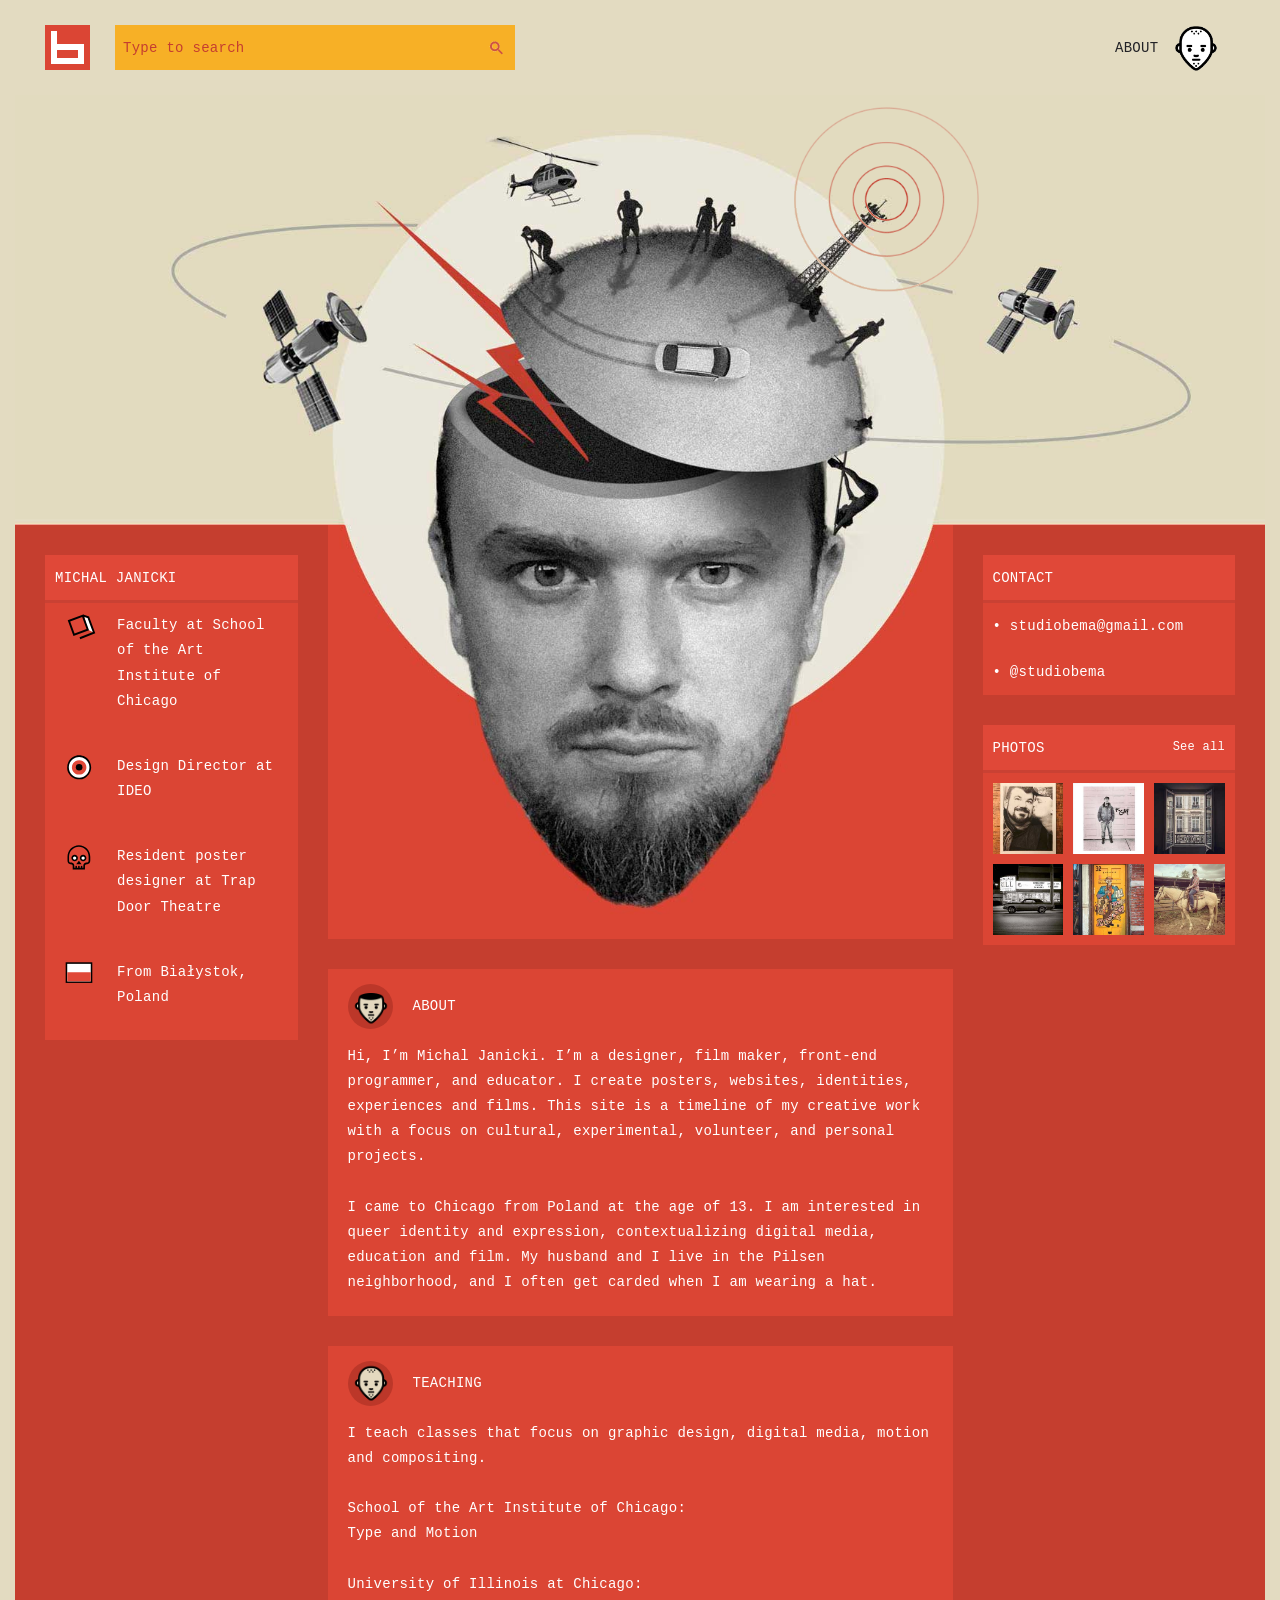
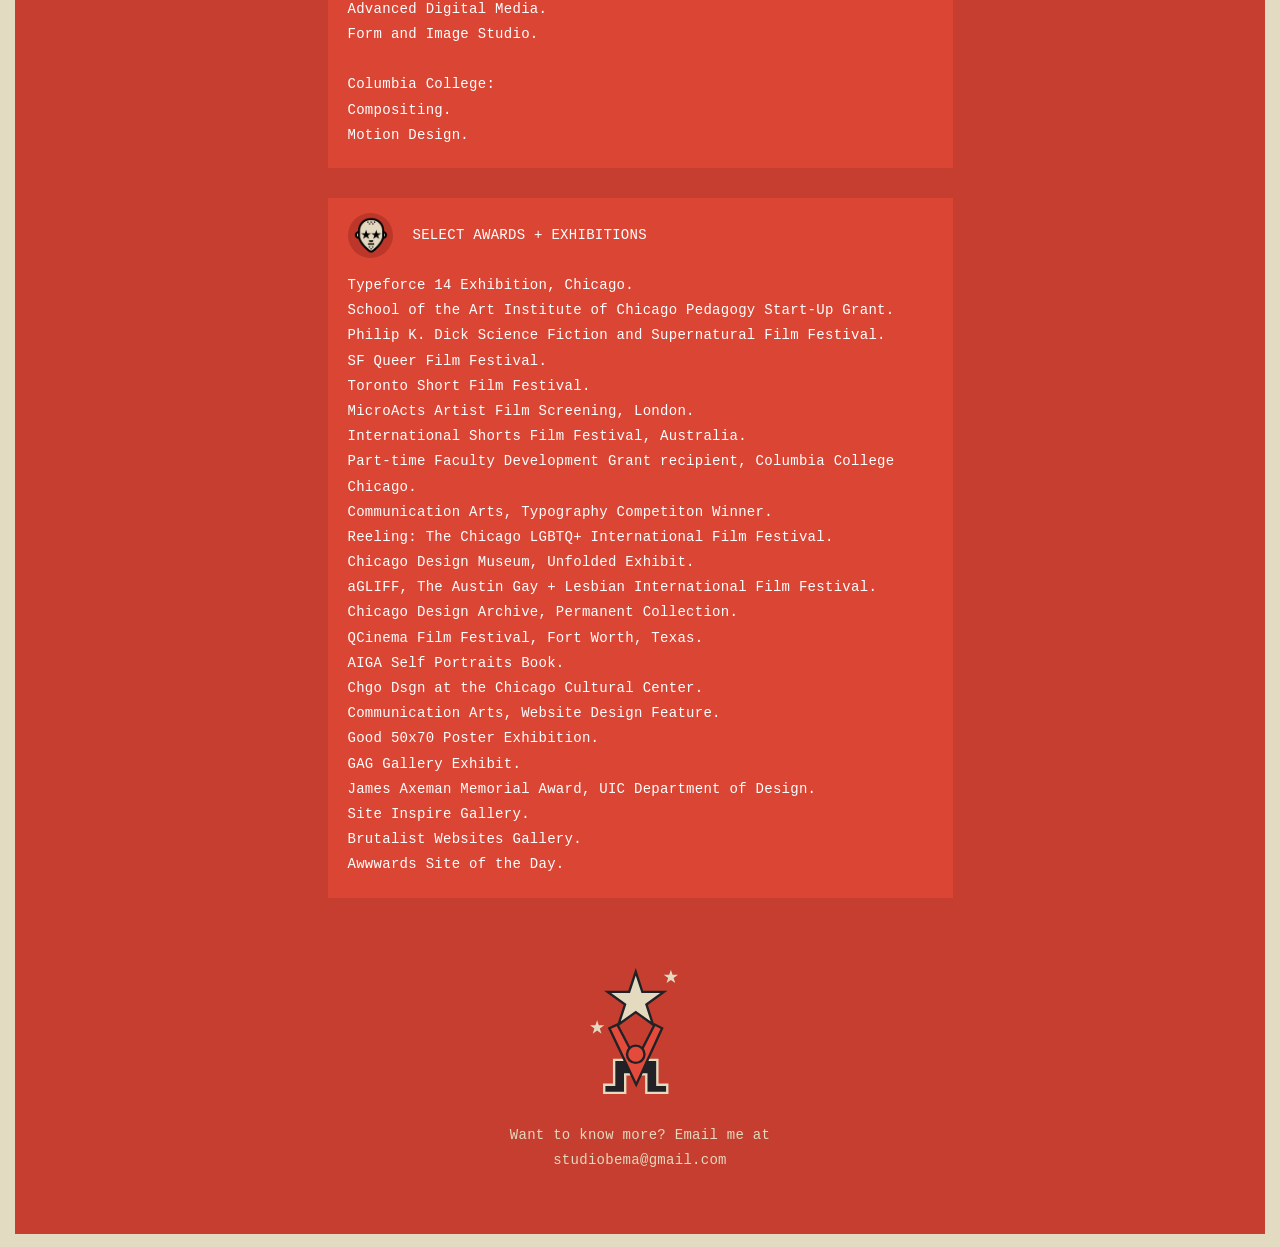
==== commit 6eecfce2: "Bump stylesheet to v18 (about)" ====
--- a/about/index.html
+++ b/about/index.html
@@ -7,7 +7,7 @@
 		<meta name="description" content="Studiobema, work by Michal Janicki. Graphic Design, theatre, video, film teaching." />
 		<meta http-equiv="content-type" content="text/html; charset=UTF-8" />
         
-		<link rel="stylesheet" href="../css/bemastyle.css?v=2" type="text/css" media="screen" />
+		<link rel="stylesheet" href="../css/bemastyle.css?v=18" type="text/css" media="screen" />
 
 		<!-- Global site tag (gtag.js) - Google Analytics -->
 <script async src="https://www.googletagmanager.com/gtag/js?id=UA-4412601-3"></script>
--- a/css/bemastyle.css
+++ b/css/bemastyle.css
@@ -1867,10 +1867,7 @@
 		/*	SEARCH BAR   */
 	
 	.pageTitleStatic {
-  position: absolute;
-  left: 80px; /* matches your measured offset */
-  top: 50%;
-  transform: translateY(-50%);
+  display: none; /* hidden on mobile so the title can't overlap the + Menu button */
 }
 
 .searchBar {
